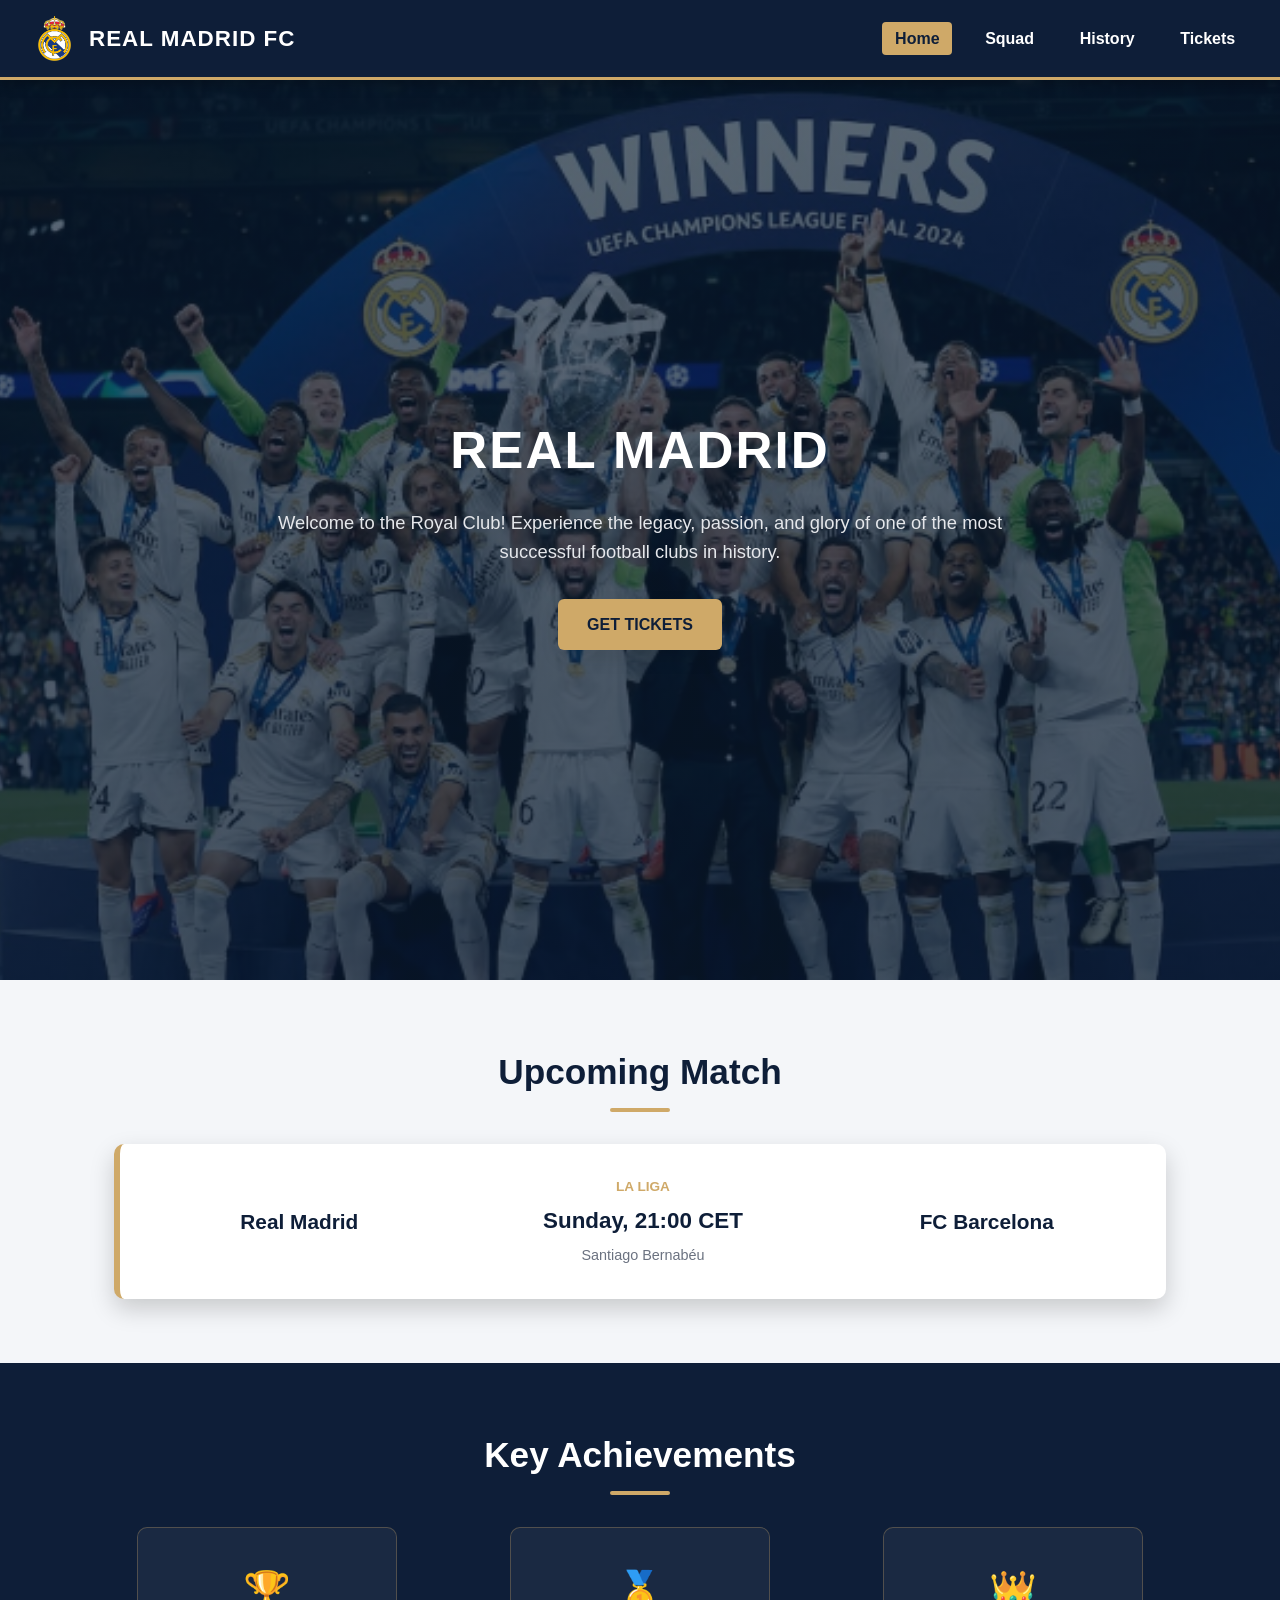
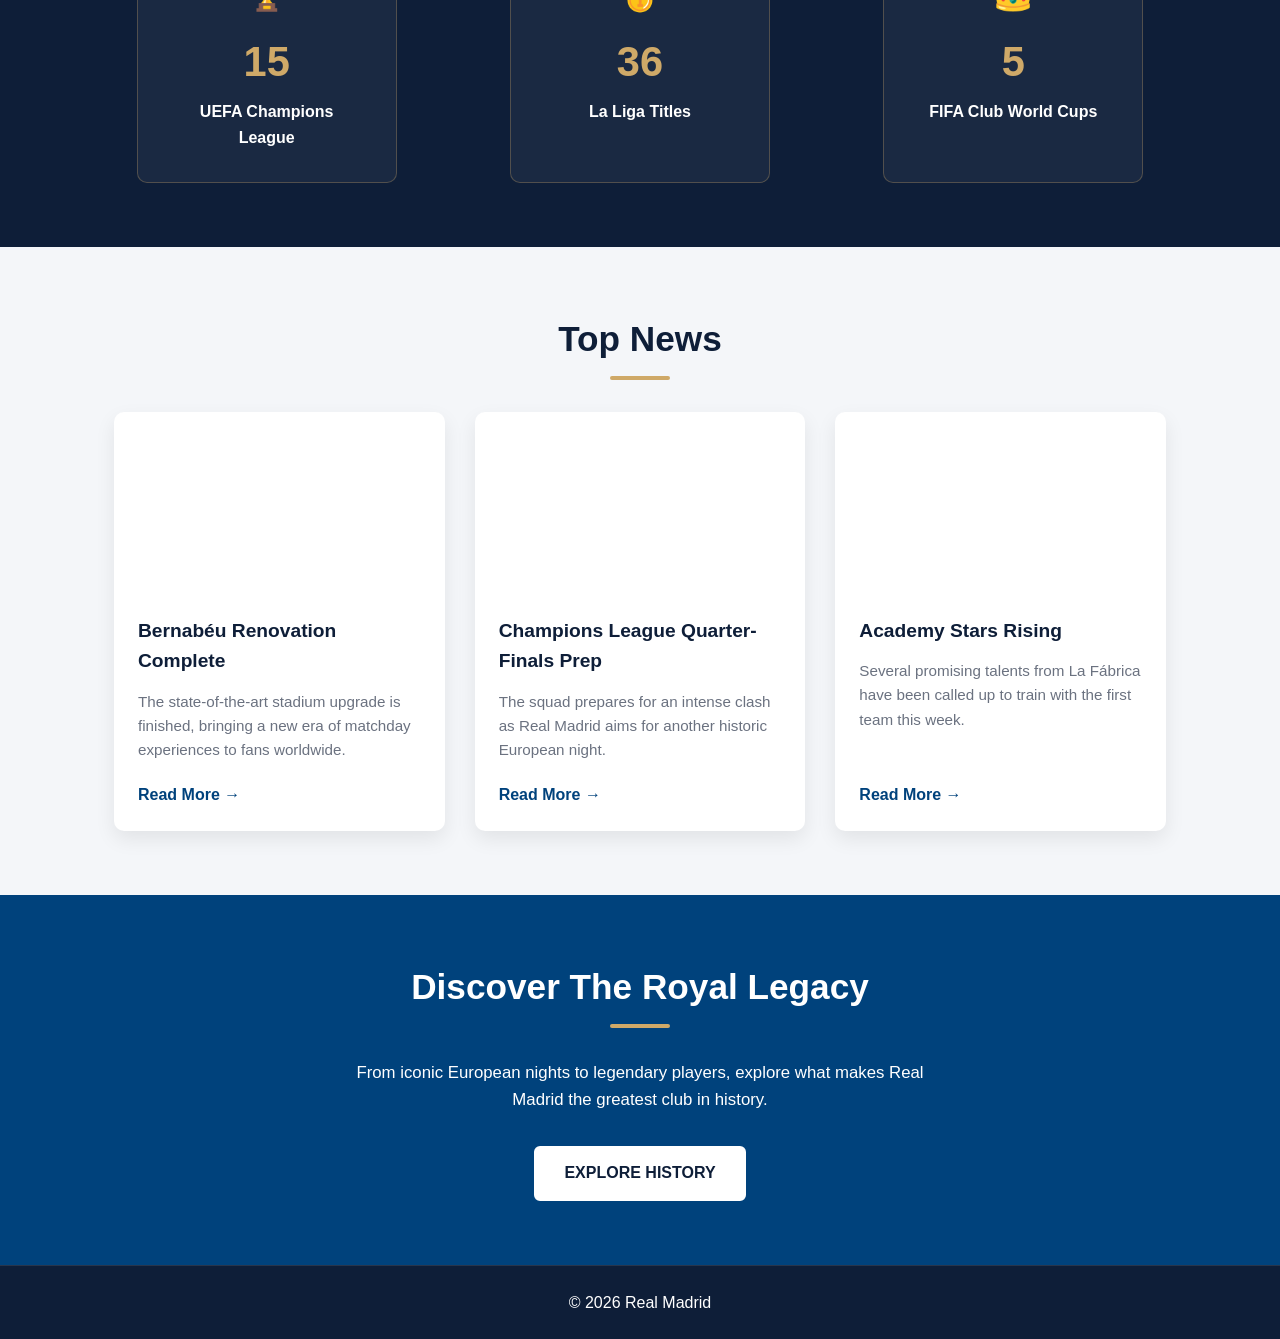
==== index.html @ 0c8eed59 "Update index.html" ====
<!DOCTYPE html>
<html lang="en">
<head>
    <meta charset="UTF-8">
    <meta name="viewport" content="width=device-width, initial-scale=1.0">
    <title>Real Madrid FC | Home</title>
    
    <link rel="icon" type="png" href="logo.png">

    <link rel="stylesheet" href="css/style.css">
    <link rel="stylesheet" href="css/responsive.css">
</head>
<body>

    <header class="header">
        <div class="logo-container">
            <img src="images/crest.png" alt="Real Madrid Crest">
            <span class="brand-title">REAL MADRID FC</span>
        </div>
        <nav class="nav">
    <ul>
        <li><a href="index.html" class="active">Home</a></li>
        <li><a href="squad.html">Squad</a></li>
        <li><a href="history.html">History</a></li> 
        <li><a href="tickets.html">Tickets</a></li>
    </ul>
</nav>
    </header>

    <main>
        <section class="hero">
            <div class="hero-content">
                <h1>REAL MADRID </h1>
                <p>Welcome to the Royal Club! Experience the legacy, passion, and glory of one of the most successful football clubs in history.</p>
                <a href="tickets.html" class="btn btn-gold">Get Tickets</a>
            </div>
        </section>

        <section id="matches" class="match-section">
            <h2>Upcoming Match</h2>
            <div class="match-card">
                <div class="team team-home">
                    <span class="team-name">Real Madrid</span>
                </div>
                <div class="match-details">
                    <span class="competition">La Liga</span>
                    <span class="match-time">Sunday, 21:00 CET</span>
                    <span class="stadium">Santiago Bernabéu</span>
                </div>
                <div class="team team-away">
                    <span class="team-name">FC Barcelona</span>
                </div>
            </div>
        </section>

        <section id="achievements" class="achievements-section">
            <h2>Key Achievements</h2>
            <div class="achievements-container">
                <div class="achievement-card">
                    <div class="trophy-icon">🏆</div>
                    <h3>15</h3>
                    <p>UEFA Champions League</p>
                </div>
                <div class="achievement-card">
                    <div class="trophy-icon">🥇</div>
                    <h3>36</h3>
                    <p>La Liga Titles</p>
                </div>
                <div class="achievement-card">
                    <div class="trophy-icon">👑</div>
                    <h3>5</h3>
                    <p>FIFA Club World Cups</p>
                </div>
            </div>
        </section>

        <section id="news" class="news-section">
            <h2>Top News</h2>
            <div class="news-grid">
                <article class="news-card">
                    <div class="news-image news-bg-1"></div>
                    <div class="news-content">
                        <h3>Bernabéu Renovation Complete</h3>
                        <p>The state-of-the-art stadium upgrade is finished, bringing a new era of matchday experiences to fans worldwide.</p>
                        <a href="#" class="read-more">Read More &rarr;</a>
                    </div>
                </article>

                <article class="news-card">
                    <div class="news-image news-bg-2"></div>
                    <div class="news-content">
                        <h3>Champions League Quarter-Finals Prep</h3>
                        <p>The squad prepares for an intense clash as Real Madrid aims for another historic European night.</p>
                        <a href="#" class="read-more">Read More &rarr;</a>
                    </div>
                </article>

                <article class="news-card">
                    <div class="news-image news-bg-3"></div>
                    <div class="news-content">
                        <h3>Academy Stars Rising</h3>
                        <p>Several promising talents from La Fábrica have been called up to train with the first team this week.</p>
                        <a href="#" class="read-more">Read More &rarr;</a>
                    </div>
                </article>
            </div>
        </section>
      
<section id="tickets" class="cta-section">
    <h2>Discover The Royal Legacy</h2>
    <p>From iconic European nights to legendary players, explore what makes Real Madrid the greatest club in history.</p>
    <a href="history.html" class="btn btn-white">Explore History</a>
</section>
    </main>

    <footer class="footer">
        <p>&copy; 2026 Real Madrid </p>
    </footer>

</body>
</html>
---- css/style.css ----
/* =========================================================
   REAL MADRID FC — UNIFIED STYLESHEET
   Used by: index.html, squad.html, tickets.html
   ========================================================= */

/* ---------- 1. RESET & VARIABLES ---------- */
* {
  margin: 0;
  padding: 0;
  box-sizing: border-box;
}

:root {
  --rm-navy: #0e1e38;
  --rm-blue: #00427c;
  --rm-gold: #cfa968;
  --rm-gold-hover: #b58f4f;
  --rm-white: #ffffff;
  --bg-light: #f4f6f9;
  --card-bg: #ffffff;
  --text-dark: #1f2937;
  --text-muted: #6b7280;
  --border-color: #e0e0e0;
  --radius: 10px;
  --shadow: 0 8px 20px rgba(0, 0, 0, 0.08);
  --shadow-strong: 0 10px 25px rgba(0, 0, 0, 0.18);
  --transition: all 0.25s ease;
  --font-main: 'Segoe UI', Tahoma, Geneva, Verdana, sans-serif;
}

body {
  font-family: var(--font-main);
  background-color: var(--bg-light);
  color: var(--text-dark);
  line-height: 1.6;
}

a { color: inherit; }
img { max-width: 100%; display: block; }
ul { list-style: none; }

/* ---------- 2. SHARED HEADER (.header AND .site-header) ---------- */
.header,
.site-header {
  background-color: var(--rm-navy);
  padding: 1rem 2rem;
  position: sticky;
  top: 0;
  z-index: 1000;
  box-shadow: 0 4px 12px rgba(0, 0, 0, 0.25);
  border-bottom: 3px solid var(--rm-gold);
}

.header {
  display: flex;
  justify-content: space-between;
  align-items: center;
}

.header-container {
  max-width: 1200px;
  margin: 0 auto;
  display: flex;
  justify-content: space-between;
  align-items: center;
}

/* --- Logo variants --- */
/* page3: <div class="logo"><span class="logo-text">...</span></div> */
.logo {
  display: inline-flex;
  align-items: center;
}
.logo-text {
  font-size: 1.4rem;
  font-weight: 800;
  color: var(--rm-gold);
  letter-spacing: 1px;
}

/* page1: <div class="logo-container"><img><span class="brand-title"></div> */
.logo-container {
  display: flex;
  align-items: center;
  gap: 12px;
}
.logo-container img {
  width: 45px;
  height: 45px;
  object-fit: contain;
  flex-shrink: 0;
}
.brand-title {
  color: var(--rm-white);
  font-size: 1.4rem;
  font-weight: 800;
  letter-spacing: 1px;
}

/* page2: <a class="logo-area"><img><span></a> */
.logo-area {
  display: flex;
  align-items: center;
  gap: 12px;
  text-decoration: none;
  color: var(--rm-white);
  font-weight: 800;
  font-size: 1.2rem;
}
.logo-area img {
  width: 38px;
  height: auto;
}

/* --- Nav (shared: .nav AND .main-nav) --- */
.nav ul,
.main-nav ul {
  display: flex;
  gap: 20px;
}

.nav a,
.main-nav a {
  color: var(--rm-white);
  text-decoration: none;
  font-weight: 600;
  padding: 0.5rem 0.8rem;
  border-radius: 4px;
  transition: var(--transition);
}

.nav a:hover,
.nav a.active,
.main-nav a:hover,
.main-nav a.active {
  color: var(--rm-navy);
  background-color: var(--rm-gold);
}

/* ---------- 3. LAYOUT WRAPPERS ---------- */
.page-wrapper {
  display: grid;
  grid-template-rows: auto 1fr auto;
  min-height: 100vh;
}

.container,
.page-main {
  max-width: 1200px;
  margin: 2rem auto;
  padding: 0 1.5rem;
}

/* ---------- 4. HEADINGS ---------- */
/* Decorative centered heading — homepage sections only */
.match-section > h2,
.achievements-section > h2,
.news-section > h2,
.cta-section > h2 {
  text-align: center;
  font-size: 2.2rem;
  color: var(--rm-navy);
  margin-bottom: 2rem;
  position: relative;
}
.match-section > h2::after,
.achievements-section > h2::after,
.news-section > h2::after,
.cta-section > h2::after {
  content: '';
  display: block;
  width: 60px;
  height: 4px;
  background-color: var(--rm-gold);
  margin: 0.5rem auto 0;
  border-radius: 2px;
}
.achievements-section > h2,
.cta-section > h2 { color: var(--rm-white); }

/* Left-accent heading — tickets page sections */
.matches-section h2,
.booking-section h2,
.faq-box h2,
.contacts-box h2 {
  font-size: 1.6rem;
  color: var(--rm-navy);
  margin-bottom: 1.5rem;
  border-left: 4px solid var(--rm-gold);
  padding-left: 0.6rem;
}

/* Squad page title */
.page-title {
  font-size: 2.2rem;
  font-weight: 800;
  color: var(--rm-navy);
  text-transform: uppercase;
  letter-spacing: 0.5px;
  margin-bottom: 0.5rem;
}
.subtitle {
  color: var(--text-muted);
  margin-bottom: 2rem;
}

/* ---------- 5. BUTTONS ---------- */
.btn {
  display: inline-block;
  padding: 0.8rem 1.8rem;
  font-weight: 700;
  text-decoration: none;
  text-align: center;
  border: none;
  border-radius: 6px;
  cursor: pointer;
  transition: var(--transition);
}

.btn-gold {
  background-color: var(--rm-gold);
  color: var(--rm-navy);
  text-transform: uppercase;
  box-shadow: var(--shadow);
}
.btn-gold:hover {
  background-color: var(--rm-gold-hover);
  transform: translateY(-3px);
}

.btn-white {
  background-color: var(--rm-white);
  color: var(--rm-navy);
  text-transform: uppercase;
  border: 2px solid var(--rm-white);
}
.btn-white:hover {
  background-color: transparent;
  color: var(--rm-white);
  transform: translateY(-3px);
}

.btn-buy {
  background-color: var(--rm-navy);
  color: var(--rm-white);
}
.btn-buy:hover { background-color: #001c58; }

.btn-submit {
  background-color: var(--rm-gold);
  color: var(--rm-navy);
}
.btn-submit:hover { background-color: var(--rm-gold-hover); }

.btn-reset {
  background-color: #e0e0e0;
  color: var(--text-dark);
}
.btn-reset:hover { background-color: #cccccc; }

/* ---------- 6. HOMEPAGE: HERO ---------- */
.hero {
  background: linear-gradient(rgba(9, 26, 47, 0.65), rgba(9, 26, 47, 0.75)),
    url('../images/hero.png') center/cover no-repeat;
  height: 100vh;
  display: flex;
  justify-content: center;
  align-items: center;
  text-align: center;
  padding: 0 1.5rem;
  color: var(--rm-white);
}
.hero-content { max-width: 800px; }
.hero-content h1 {
  font-size: 3.2rem;
  letter-spacing: 2px;
  margin-bottom: 1rem;
}
.hero-content img {
  display: block;
  margin: 0 auto 1.5rem;
  max-width: 260px;
  width: 100%;
  height: auto;
}
.hero-content p {
  font-size: 1.15rem;
  margin-bottom: 2rem;
  color: #e5e7eb;
}

/* ---------- 7. HOMEPAGE: UPCOMING MATCH ---------- */
.match-section {
  max-width: 1100px;
  margin: 4rem auto;
  padding: 0 1.5rem;
}
.match-section .match-card {
  background-color: var(--card-bg);
  border-left: 6px solid var(--rm-gold);
  border-radius: var(--radius);
  padding: 2rem;
  display: flex;
  justify-content: space-between;
  align-items: center;
  gap: 1rem;
  box-shadow: var(--shadow-strong);
}
.match-section .team {
  font-size: 1.3rem;
  font-weight: 700;
  color: var(--rm-navy);
  width: 30%;
  text-align: center;
}
.match-section .match-details {
  display: flex;
  flex-direction: column;
  align-items: center;
  text-align: center;
}
.competition {
  color: var(--rm-gold);
  font-weight: 700;
  text-transform: uppercase;
  font-size: 0.85rem;
}
.match-time {
  font-size: 1.4rem;
  font-weight: 800;
  color: var(--rm-navy);
  margin: 0.3rem 0;
}
.stadium { color: var(--text-muted); font-size: 0.9rem; }

/* ---------- 8. HOMEPAGE: ACHIEVEMENTS ---------- */
.achievements-section {
  background-color: var(--rm-navy);
  padding: 4rem 1.5rem;
}
.achievements-container {
  max-width: 1100px;
  margin: 0 auto;
  display: flex;
  justify-content: space-around;
  flex-wrap: wrap;
  gap: 20px;
}
.achievement-card {
  background: rgba(255, 255, 255, 0.05);
  border: 1px solid rgba(207, 169, 104, 0.3);
  border-radius: var(--radius);
  padding: 2rem;
  width: 260px;
  text-align: center;
  transition: var(--transition);
}
.achievement-card:hover {
  transform: translateY(-8px);
  border-color: var(--rm-gold);
  box-shadow: 0 10px 25px rgba(207, 169, 104, 0.2);
}
.trophy-icon { font-size: 2.4rem; margin-bottom: 0.5rem; }
.achievement-card h3 {
  font-size: 2.6rem;
  color: var(--rm-gold);
  margin-bottom: 0.2rem;
}
.achievement-card p { font-size: 1rem; font-weight: 600; color: var(--rm-white); }

/* ---------- 9. HOMEPAGE: NEWS ---------- */
.news-section {
  max-width: 1100px;
  margin: 4rem auto;
  padding: 0 1.5rem;
}
.news-grid {
  display: grid;
  grid-template-columns: repeat(3, 1fr);
  gap: 30px;
}
.news-card {
  background-color: var(--card-bg);
  border-radius: var(--radius);
  overflow: hidden;
  box-shadow: var(--shadow);
  transition: var(--transition);
  display: flex;
  flex-direction: column;
}
.news-card:hover { transform: translateY(-6px); }
.news-image { height: 180px; background-size: cover; background-position: center; }
.news-bg-1 { background-image: url('https://images.unsplash.com/photo-1577223625816-7546f13df25d?q=80&w=600&auto=format&fit=crop'); }
.news-bg-2 { background-image: url('https://images.unsplash.com/photo-1518091043644-c1d4457512c6?q=80&w=600&auto=format&fit=crop'); }
.news-bg-3 { background-image: url('https://images.unsplash.com/photo-1543326727-cf6c39e8f84c?q=80&w=600&auto=format&fit=crop'); }
.news-content {
  padding: 1.5rem;
  display: flex;
  flex-direction: column;
  flex-grow: 1;
}
.news-content h3 { color: var(--rm-navy); font-size: 1.2rem; margin-bottom: 0.8rem; }
.news-content p { color: var(--text-muted); font-size: 0.95rem; margin-bottom: 1.2rem; flex-grow: 1; }
.read-more { color: var(--rm-blue); font-weight: 700; text-decoration: none; transition: var(--transition); }
.read-more:hover { color: var(--rm-gold); }

/* ---------- 10. HOMEPAGE: CTA ---------- */
.cta-section {
  background-color: var(--rm-blue);
  color: var(--rm-white);
  text-align: center;
  padding: 4rem 1.5rem;
}
.cta-section p { max-width: 600px; margin: 0 auto 2rem; font-size: 1.05rem; }

/* ---------- 11. SQUAD PAGE ---------- */
.filter-radio { display: none; }

.filter-bar {
  display: flex;
  gap: 10px;
  margin-bottom: 2.5rem;
  flex-wrap: wrap;
}
.filter-btn {
  padding: 10px 22px;
  border: 1px solid #cbd5e1;
  background-color: #fff;
  border-radius: 25px;
  font-weight: 600;
  font-size: 0.9rem;
  cursor: pointer;
  transition: var(--transition);
}
.filter-btn:hover { background-color: var(--rm-navy); color: #fff; border-color: var(--rm-navy); }

#filter-all:checked ~ .filter-bar label[for="filter-all"],
#filter-gk:checked ~ .filter-bar label[for="filter-gk"],
#filter-df:checked ~ .filter-bar label[for="filter-df"],
#filter-mf:checked ~ .filter-bar label[for="filter-mf"],
#filter-fw:checked ~ .filter-bar label[for="filter-fw"],
#filter-st:checked ~ .filter-bar label[for="filter-st"] {
  background-color: var(--rm-navy);
  color: #fff;
  border-color: var(--rm-navy);
}

#filter-gk:checked ~ .squad-grid .player-card:not(.gk),
#filter-df:checked ~ .squad-grid .player-card:not(.df),
#filter-mf:checked ~ .squad-grid .player-card:not(.mf),
#filter-fw:checked ~ .squad-grid .player-card:not(.fw),
#filter-st:checked ~ .squad-grid .player-card:not(.st) {
  display: none;
}

.squad-grid {
  display: grid;
  grid-template-columns: repeat(auto-fit, minmax(240px, 1fr));
  gap: 24px;
}
.player-card {
  background-color: var(--card-bg);
  border-radius: var(--radius);
  overflow: hidden;
  box-shadow: var(--shadow);
  transition: var(--transition);
  display: flex;
  flex-direction: column;
}
.player-card:hover { transform: translateY(-5px); box-shadow: var(--shadow-strong); }
.player-photo {
  width: 100%;
  height: 260px;
  object-fit: cover;
  object-position: top;
  background-color: #e2e8f0;
}
.player-info { padding: 1.2rem; display: flex; flex-direction: column; gap: 4px; }
.player-number { font-size: 1.3rem; font-weight: 800; color: var(--rm-gold); }
.player-name { font-size: 1.1rem; font-weight: 700; color: var(--rm-navy); }
.player-position { font-size: 0.85rem; color: var(--text-muted); text-transform: uppercase; font-weight: 600; }

/* ---------- 12. TICKETS PAGE: HERO + MATCHES ---------- */
.page-hero { text-align: center; margin-bottom: 3rem; }
.page-hero h1 { font-size: 2.2rem; color: var(--rm-navy); margin-bottom: 0.5rem; }
.page-hero p { color: var(--text-muted); }

.matches-section { margin-bottom: 4rem; }
.matches-grid {
  display: grid;
  grid-template-columns: repeat(auto-fit, minmax(300px, 1fr));
  gap: 1.5rem;
}
.matches-grid .match-card {
  background-color: var(--card-bg);
  border: 1px solid var(--border-color);
  border-radius: var(--radius);
  padding: 1.5rem;
  display: flex;
  flex-direction: column;
  gap: 1rem;
  box-shadow: var(--shadow);
  transition: var(--transition);
}
.matches-grid .match-card:hover { transform: translateY(-5px); box-shadow: var(--shadow-strong); }
.match-league {
  font-size: 0.8rem;
  text-transform: uppercase;
  font-weight: bold;
  color: var(--rm-gold);
  background-color: var(--rm-navy);
  padding: 0.25rem 0.6rem;
  border-radius: 4px;
  align-self: flex-start;
}
.match-teams {
  display: flex;
  justify-content: space-between;
  align-items: center;
  font-size: 1.05rem;
  font-weight: bold;
}
.match-teams .vs { font-size: 0.85rem; color: var(--text-muted); font-weight: 600; }
.matches-grid .match-card .match-details {
  font-size: 0.9rem;
  color: var(--text-muted);
  display: flex;
  flex-direction: column;
  gap: 0.2rem;
}
.matches-grid .match-card .btn { margin-top: auto; }

/* ---------- 13. TICKETS PAGE: BOOKING FORM ---------- */
.booking-section {
  background-color: var(--card-bg);
  padding: 2.5rem;
  border-radius: var(--radius);
  box-shadow: var(--shadow);
  margin-bottom: 4rem;
}
.form-grid-inputs {
  display: grid;
  grid-template-columns: repeat(auto-fit, minmax(240px, 1fr));
  gap: 1.2rem;
  margin-bottom: 1.5rem;
}
.form-group { display: flex; flex-direction: column; gap: 0.5rem; }
.form-group label { font-weight: 600; font-size: 0.95rem; }
.form-group input,
.form-group select {
  padding: 0.7rem;
  border: 1px solid var(--border-color);
  border-radius: 4px;
  font-size: 1rem;
  font-family: var(--font-main);
}
.form-group input:focus,
.form-group select:focus { outline: 2px solid var(--rm-navy); }
.form-actions { display: flex; gap: 1rem; justify-content: flex-end; }

/* ---------- 14. TICKETS PAGE: FAQ + CONTACTS ---------- */
.info-section { margin-bottom: 4rem; }
.info-grid {
  display: grid;
  grid-template-columns: 1fr 1fr;
  gap: 2rem;
}
.faq-box,
.contacts-box {
  background-color: var(--card-bg);
  padding: 2rem;
  border-radius: var(--radius);
  box-shadow: var(--shadow);
}
.faq-item { margin-bottom: 1.2rem; padding-bottom: 1rem; border-bottom: 1px solid var(--border-color); }
.faq-item:last-child { border-bottom: none; }
.faq-item h3 { font-size: 1.02rem; margin-bottom: 0.4rem; color: var(--text-dark); }
.contact-info p,
.stadium-hours p { margin-bottom: 0.6rem; color: var(--text-muted); }
.stadium-hours h3 { margin-top: 1.2rem; margin-bottom: 0.5rem; font-size: 1.05rem; color: var(--rm-navy); }

/* ---------- 15. FOOTERS (.footer AND .site-footer) ---------- */
.footer {
  background-color: var(--rm-navy);
  color: var(--rm-white);
  text-align: center;
  padding: 1.5rem;
  border-top: 1px solid rgba(255, 255, 255, 0.1);
}

.site-footer {
  background-color: var(--rm-navy);
  color: var(--rm-white);
  padding: 2rem 1.5rem;
  margin-top: auto;
}
.footer-content,
.footer-container {
  max-width: 1200px;
  margin: 0 auto;
  display: flex;
  justify-content: space-between;
  align-items: center;
  flex-wrap: wrap;
  gap: 15px;
  font-size: 0.9rem;
}
.footer-links { display: flex; gap: 1rem; }
.footer-links a { color: var(--rm-white); text-decoration: none; }
.footer-links a:hover { color: var(--rm-gold); }
---- css/responsive.css ----
/* =========================================================
   REAL MADRID FC — RESPONSIVE RULES
   Loaded after style.css on squad.html and tickets.html
   ========================================================= */

@media (max-width: 900px) {
  .news-grid { grid-template-columns: repeat(2, 1fr); }
  .hero-content h1 { font-size: 2.6rem; }
  .info-grid { grid-template-columns: 1fr; }
}

@media (max-width: 700px) {
  .header-container,
  .header {
    flex-direction: column;
    gap: 15px;
  }
  .nav ul,
  .main-nav ul {
    flex-direction: column;
    text-align: center;
    gap: 10px;
  }
  .match-section .match-card {
    flex-direction: column;
    gap: 15px;
    text-align: center;
  }
  .match-section .team { width: 100%; }
  .news-grid { grid-template-columns: 1fr; }
  .hero-content h1 { font-size: 2.1rem; }
  .hero-content p { font-size: 1rem; }
  .form-actions { justify-content: center; }
  .footer-content,
  .footer-container { flex-direction: column; text-align: center; }
}
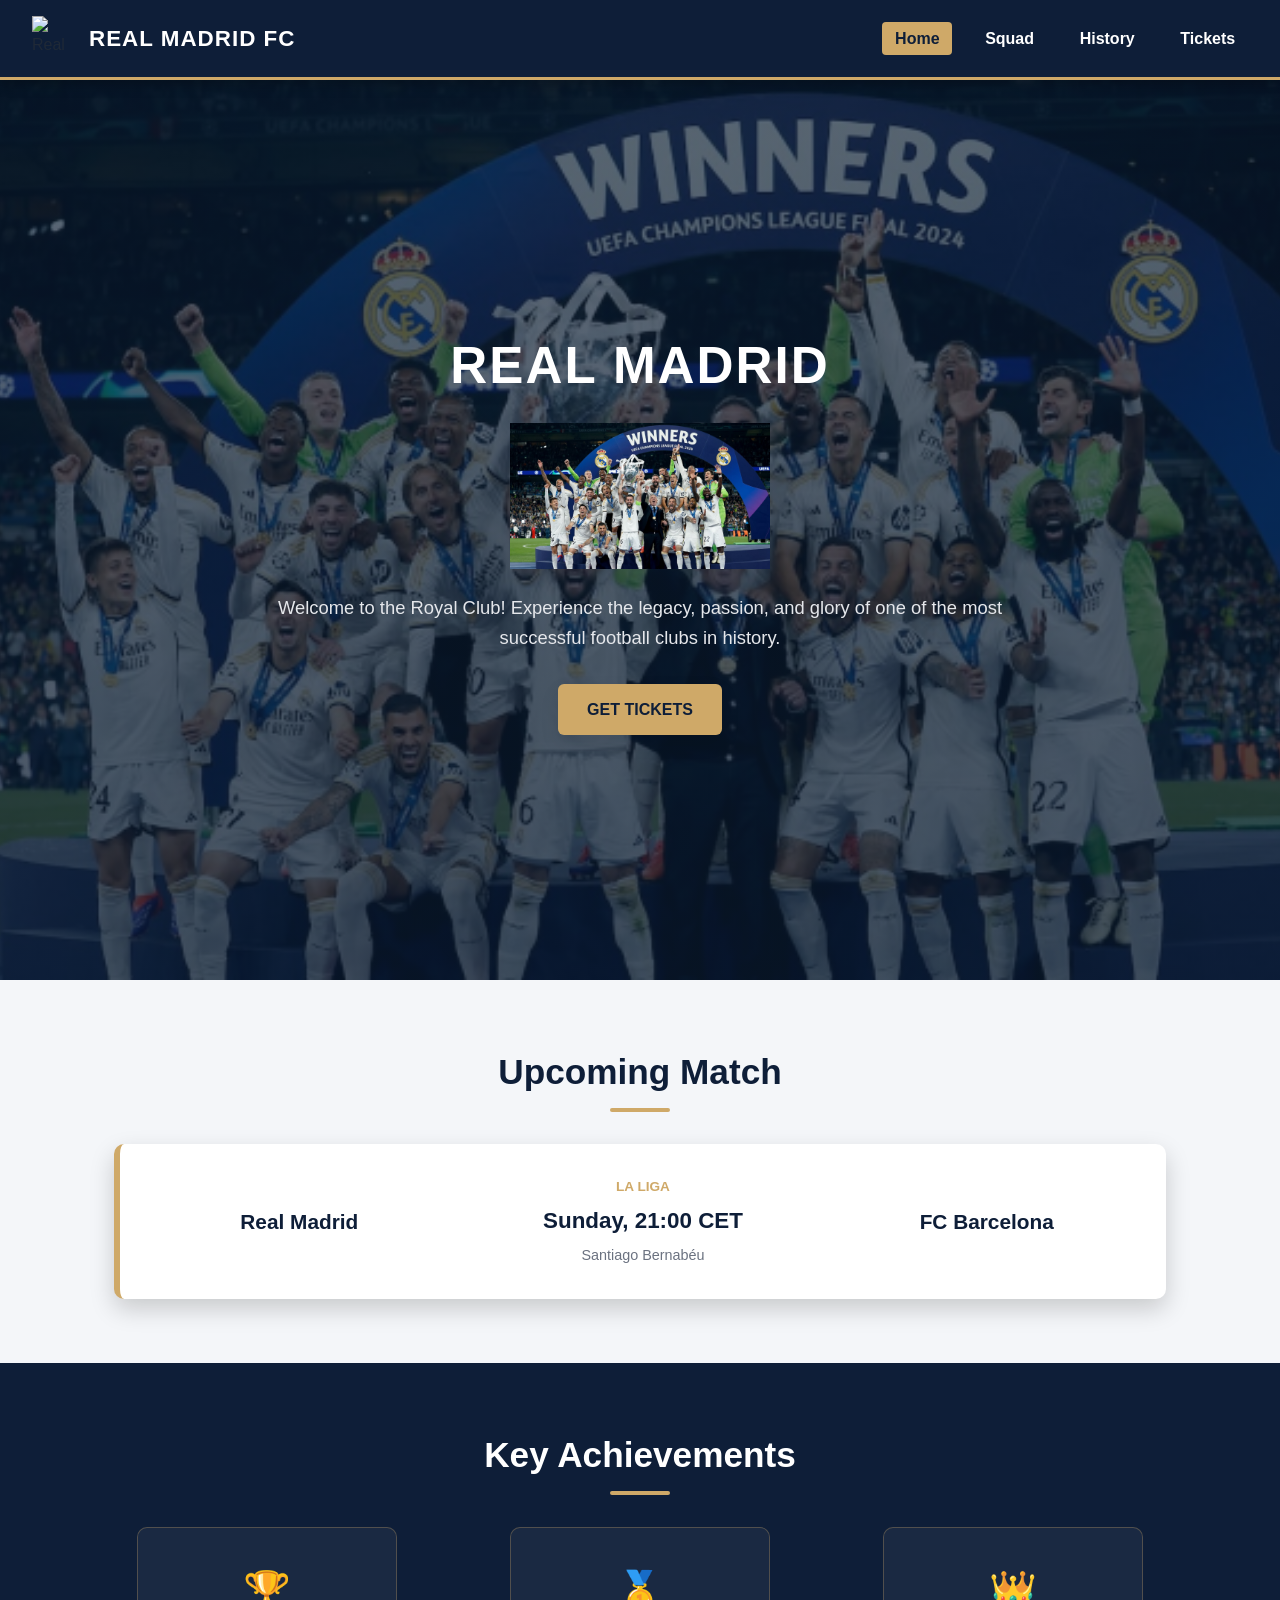
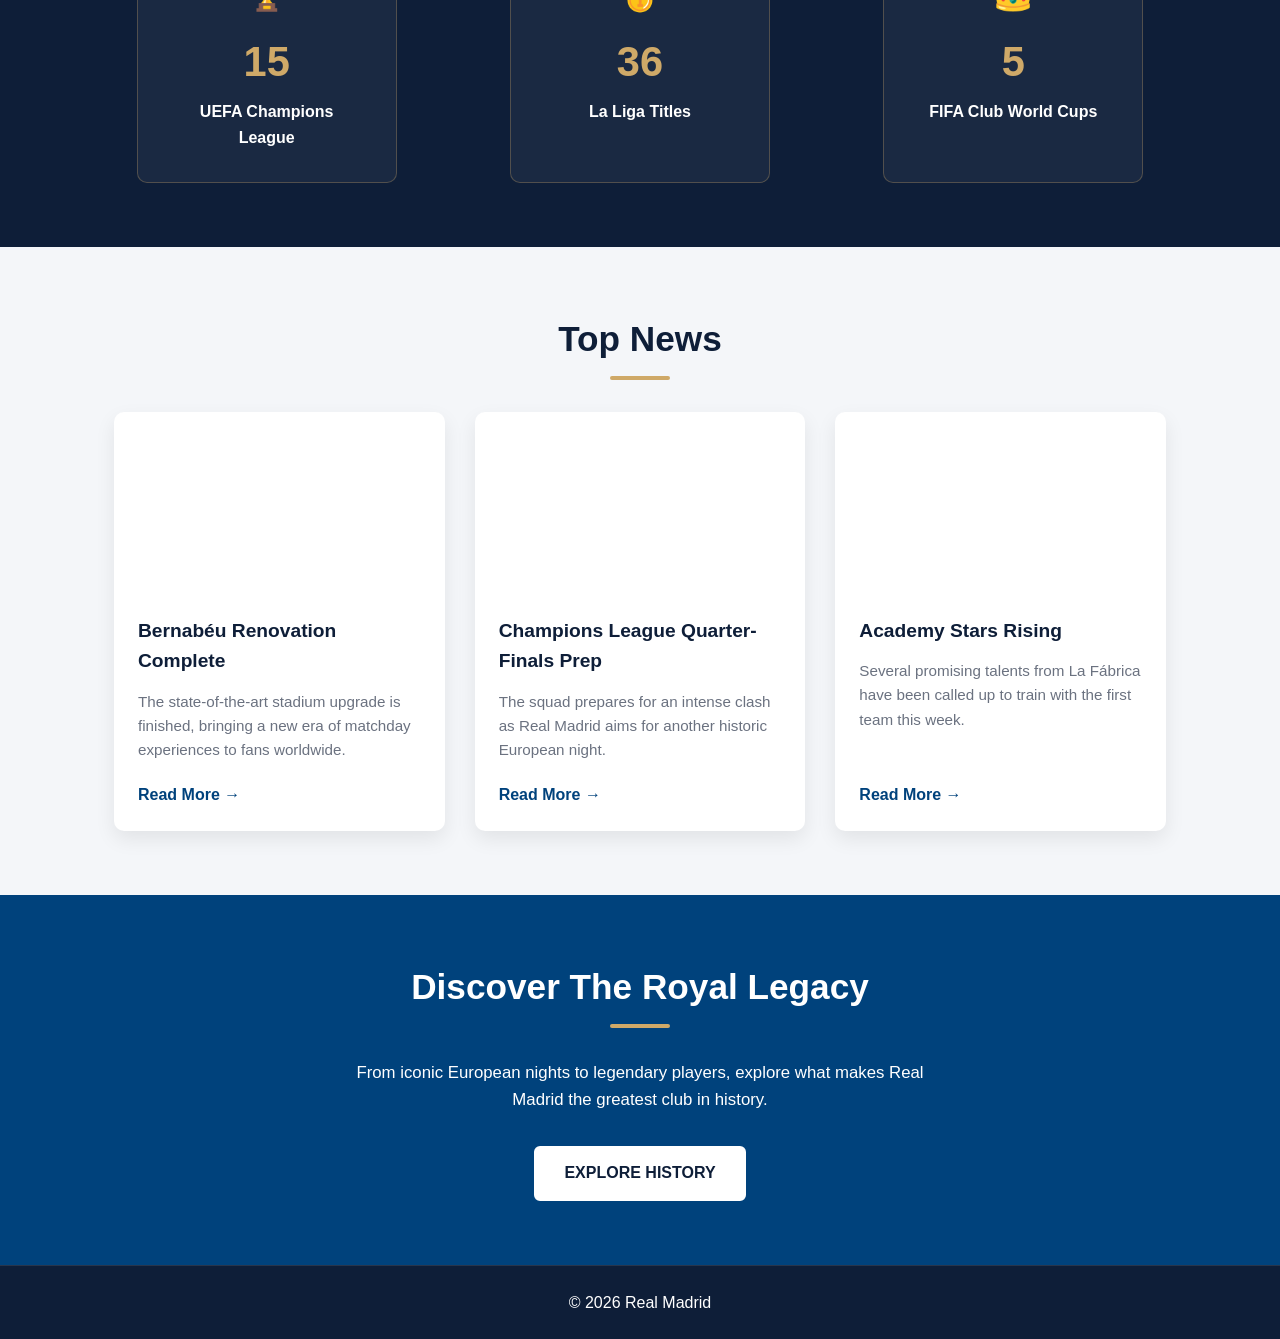
==== commit 06ed746f: "Update index.html" ====
--- a/index.html
+++ b/index.html
@@ -14,7 +14,7 @@
 
     <header class="header">
         <div class="logo-container">
-            <img src="images/crest.png" alt="Real Madrid Crest">
+            <img src="logo.png" alt="Real Madrid Logo" class="logo">
             <span class="brand-title">REAL MADRID FC</span>
         </div>
         <nav class="nav">
@@ -31,6 +31,7 @@
         <section class="hero">
             <div class="hero-content">
                 <h1>REAL MADRID </h1>
+                <img src="images/hero.png" alt="Real Madrid Crest">
                 <p>Welcome to the Royal Club! Experience the legacy, passion, and glory of one of the most successful football clubs in history.</p>
                 <a href="tickets.html" class="btn btn-gold">Get Tickets</a>
             </div>
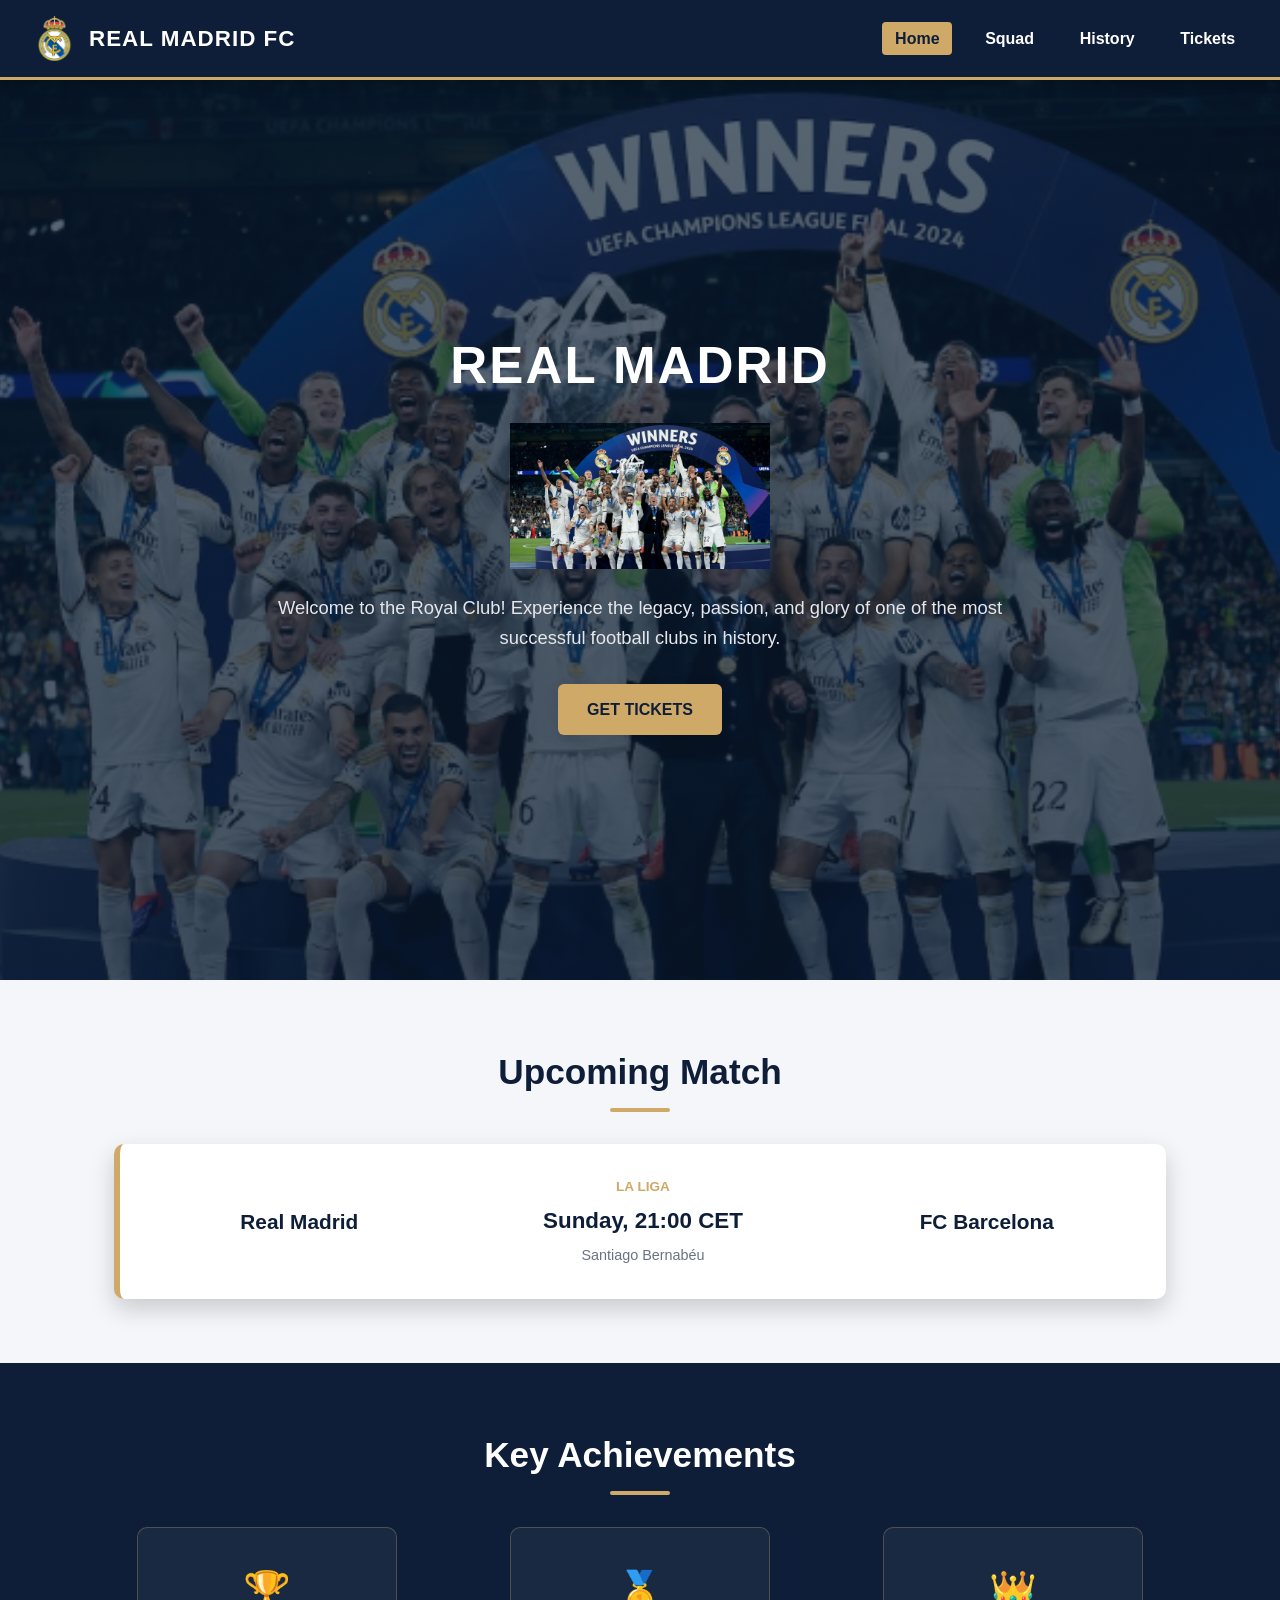
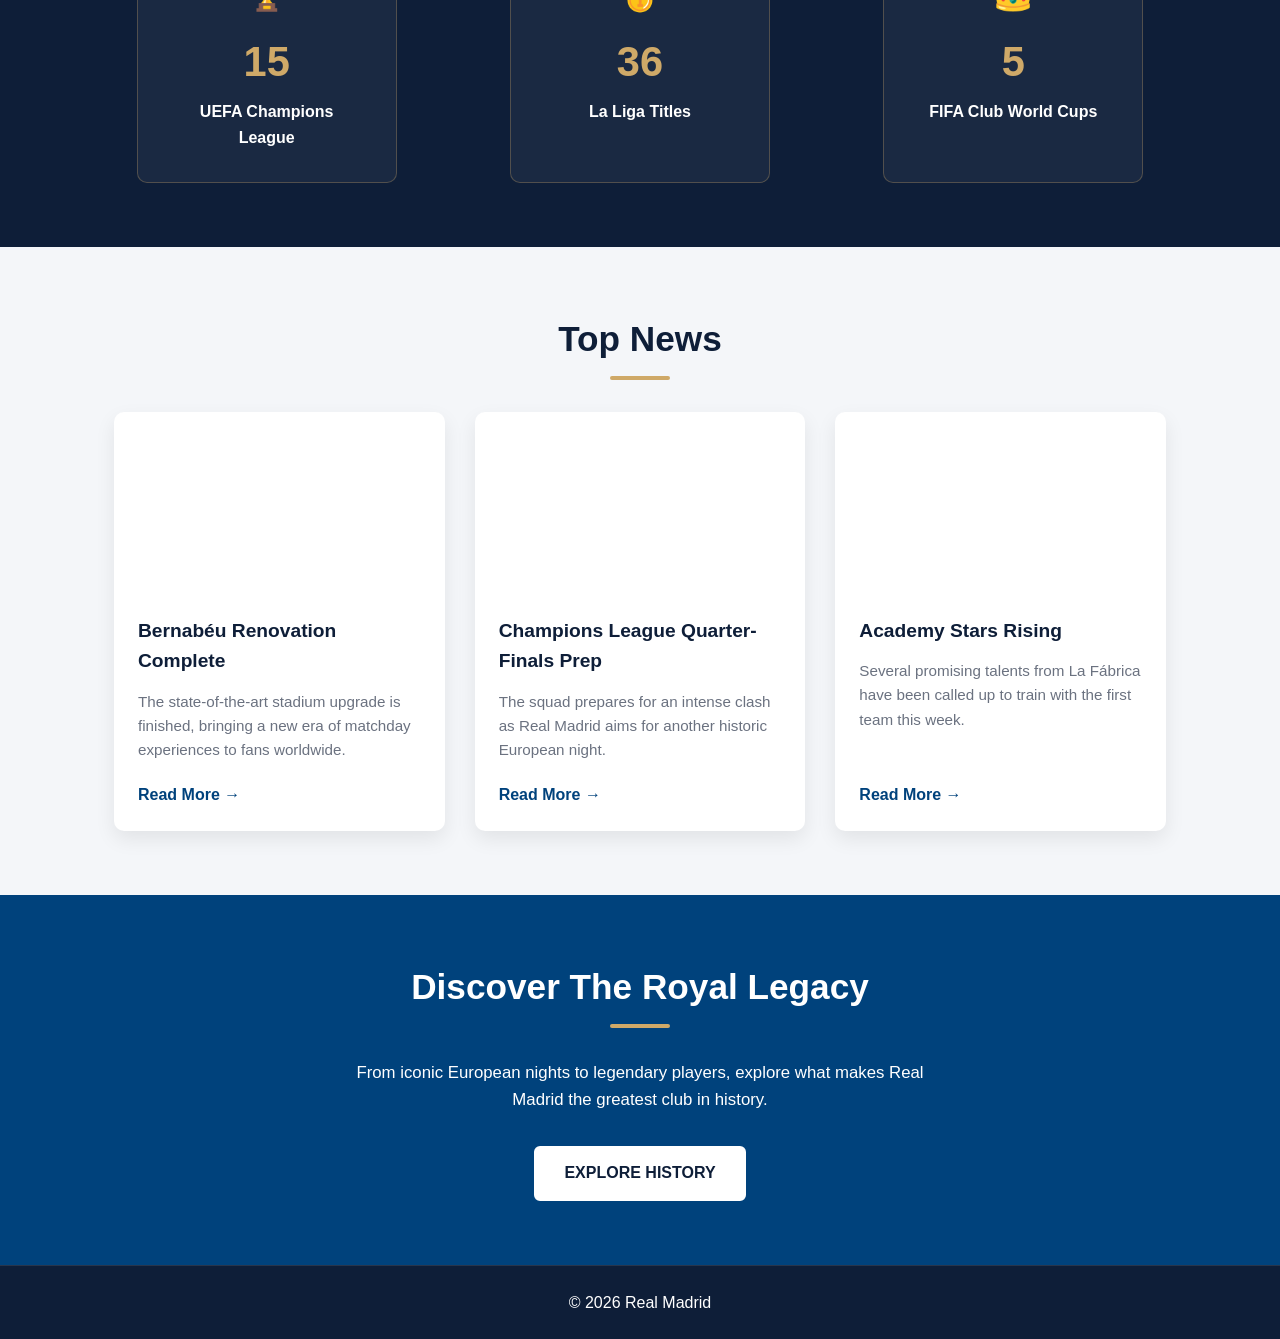
==== commit f492d408: "Update index.html" ====
--- a/index.html
+++ b/index.html
@@ -14,7 +14,7 @@
 
     <header class="header">
         <div class="logo-container">
-            <img src="logo.png" alt="Real Madrid Logo" class="logo">
+            <img src="images/logo.png" alt="Real Madrid Logo" class="logo">
             <span class="brand-title">REAL MADRID FC</span>
         </div>
         <nav class="nav">
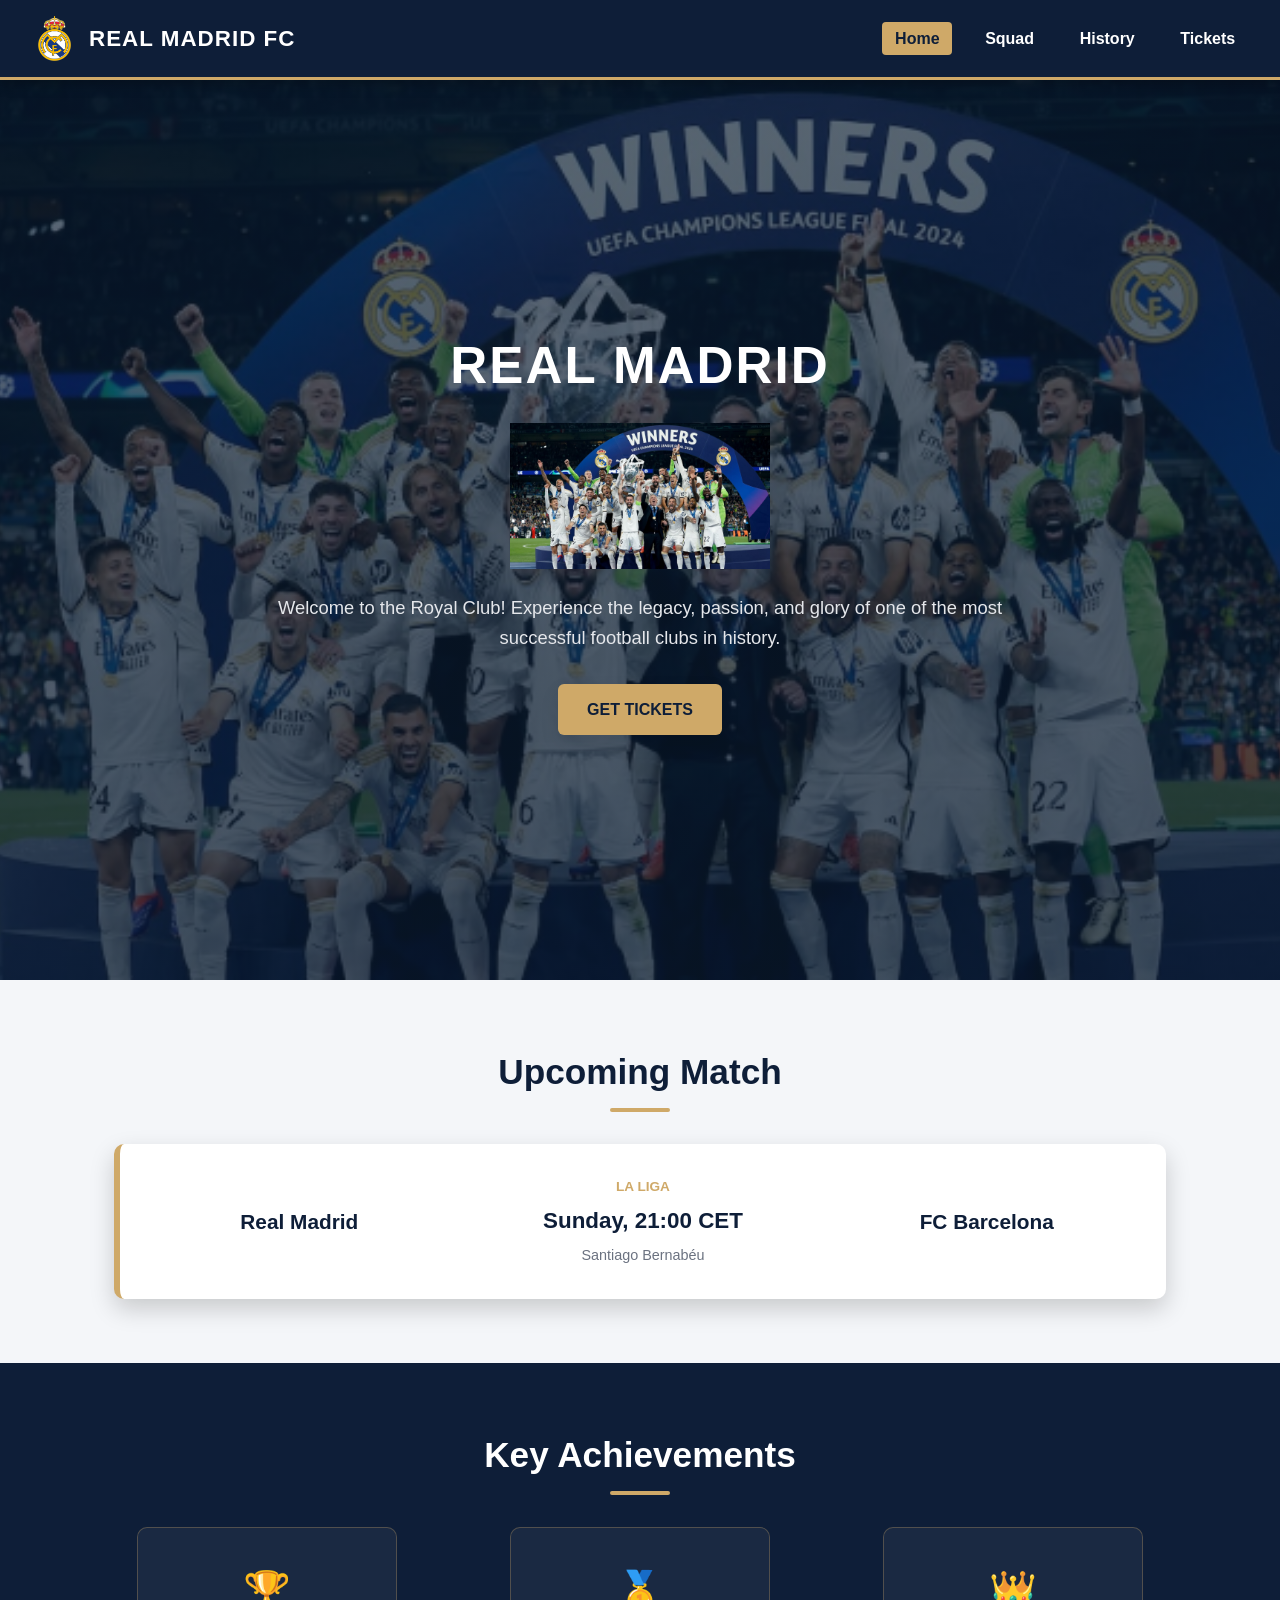
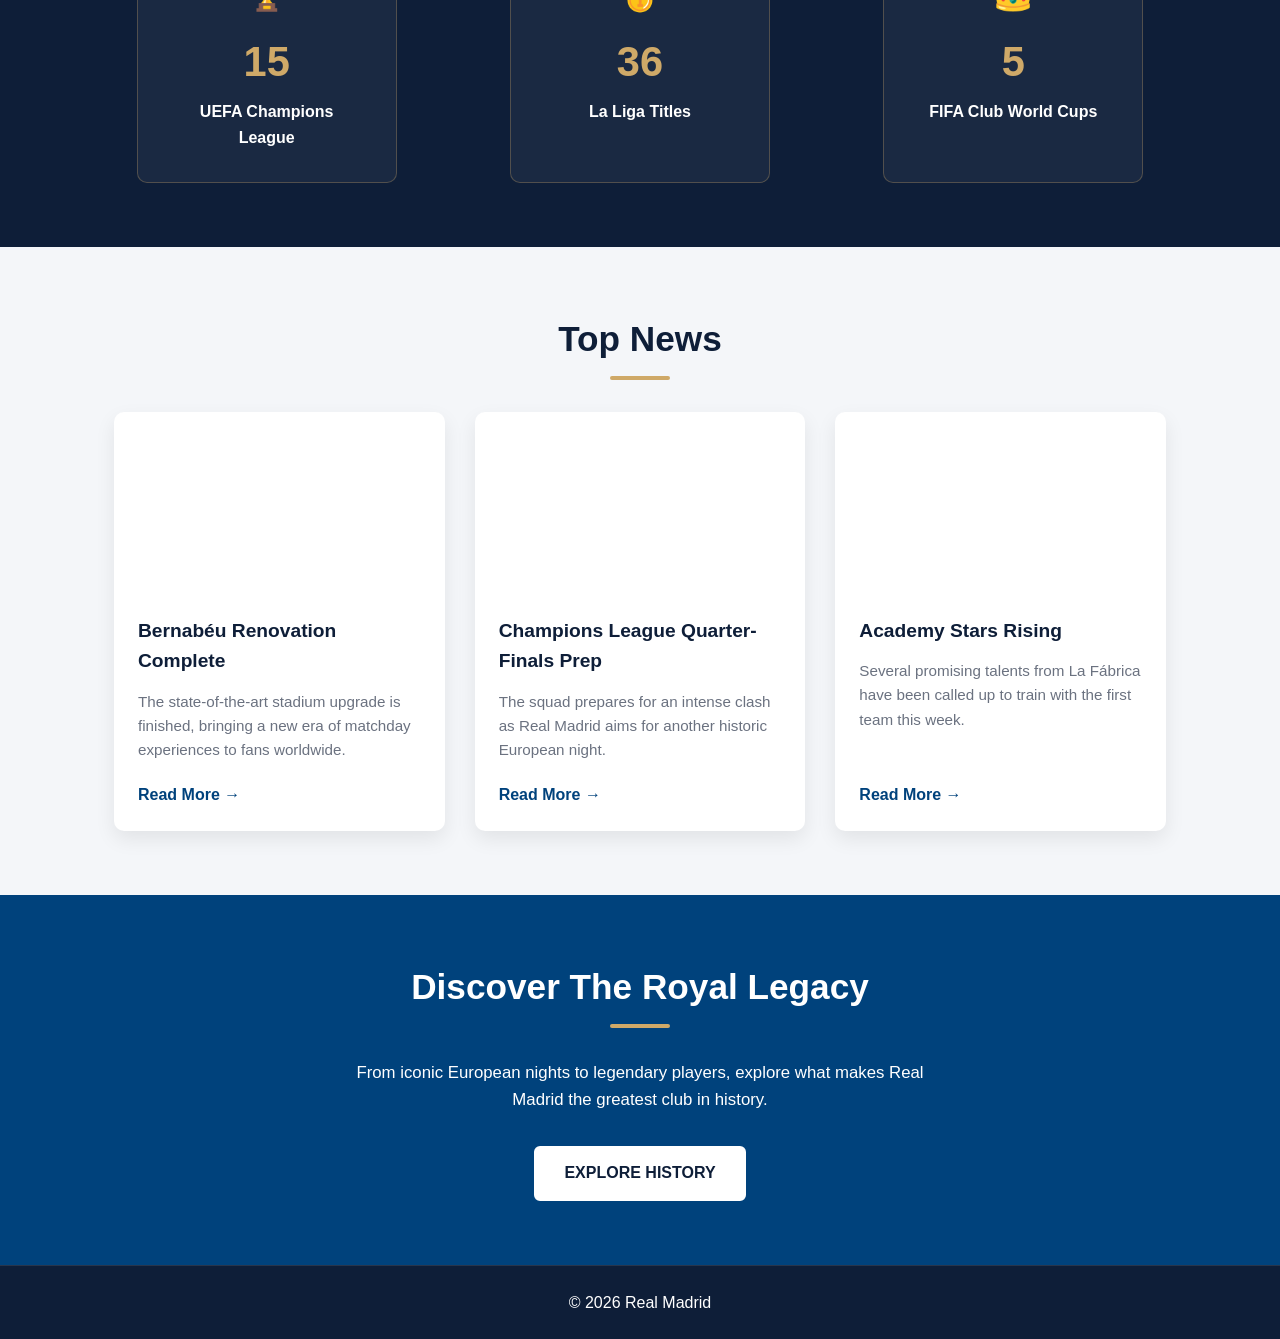
==== commit 56b50765: "Update index.html" ====
--- a/index.html
+++ b/index.html
@@ -14,7 +14,7 @@
 
     <header class="header">
         <div class="logo-container">
-            <img src="images/logo.png" alt="Real Madrid Logo" class="logo">
+             <img src="images/crest.png" alt="Real Madrid Crest">
             <span class="brand-title">REAL MADRID FC</span>
         </div>
         <nav class="nav">
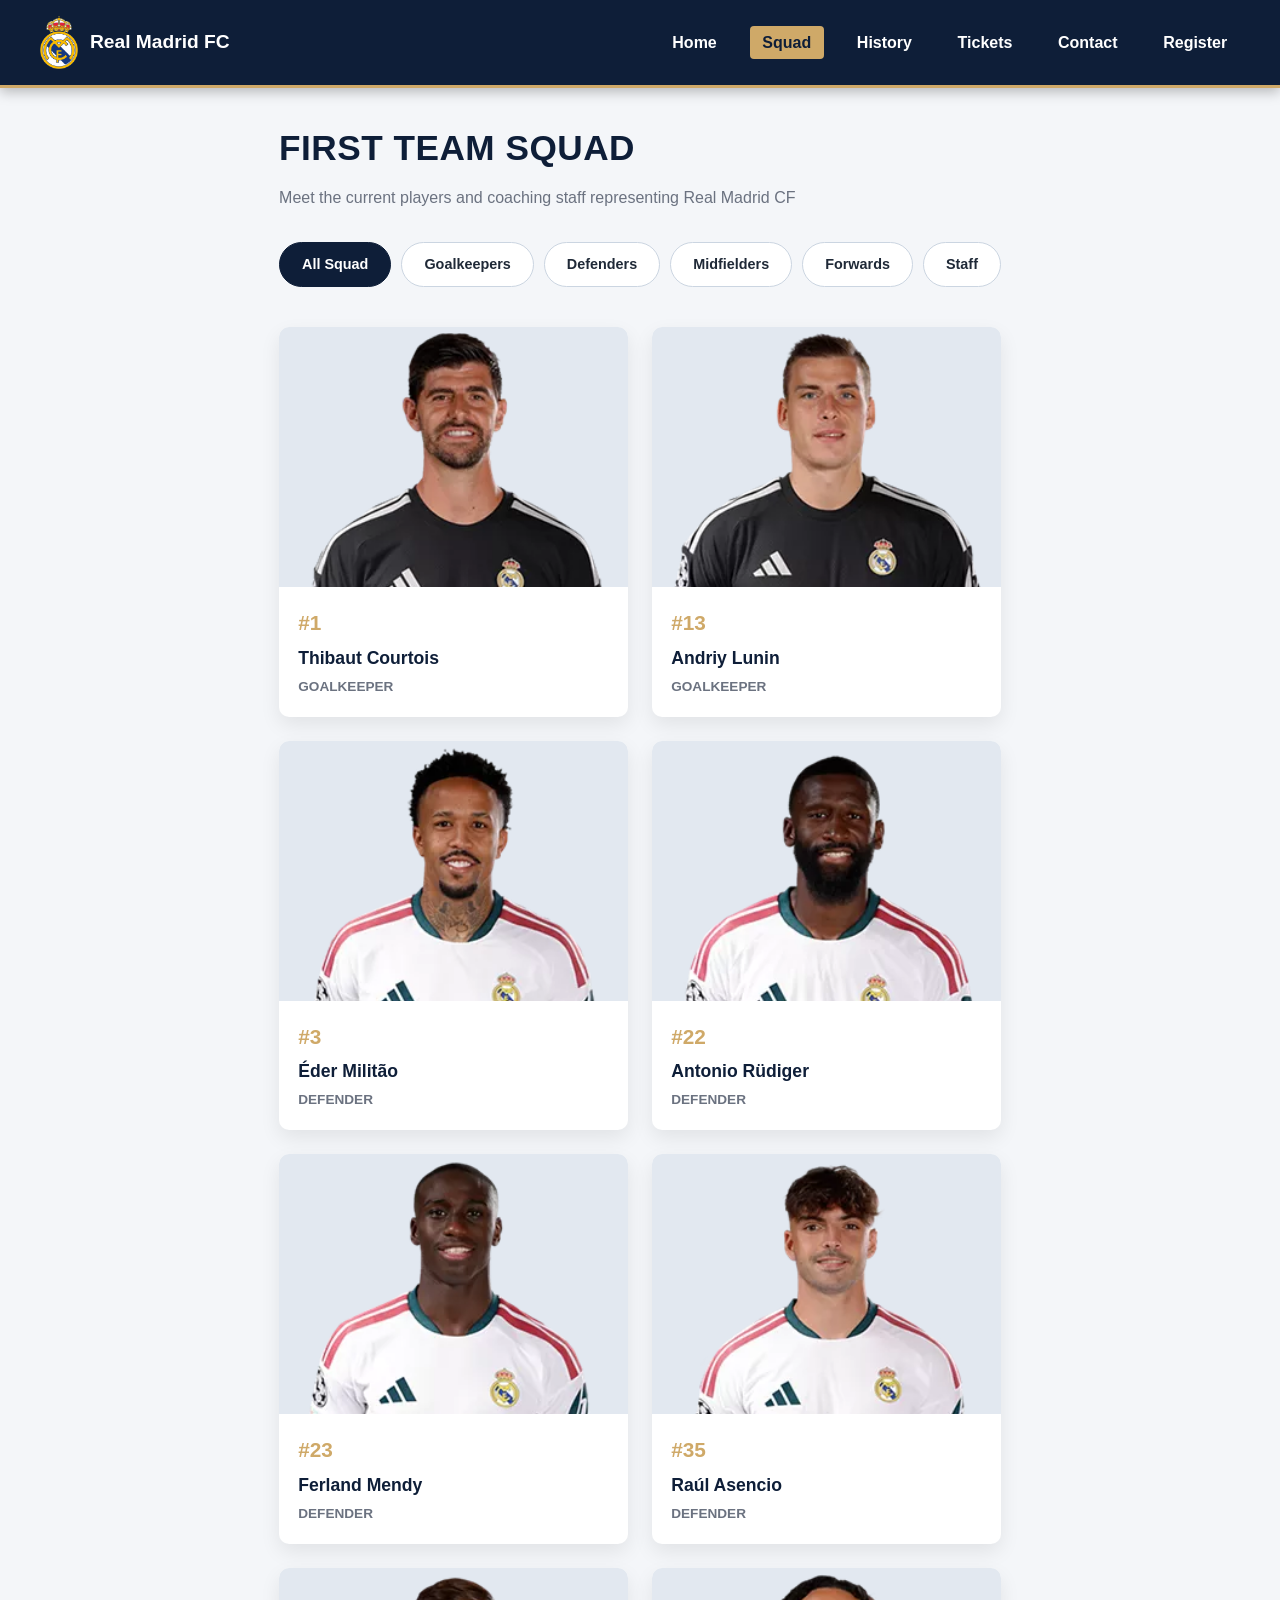
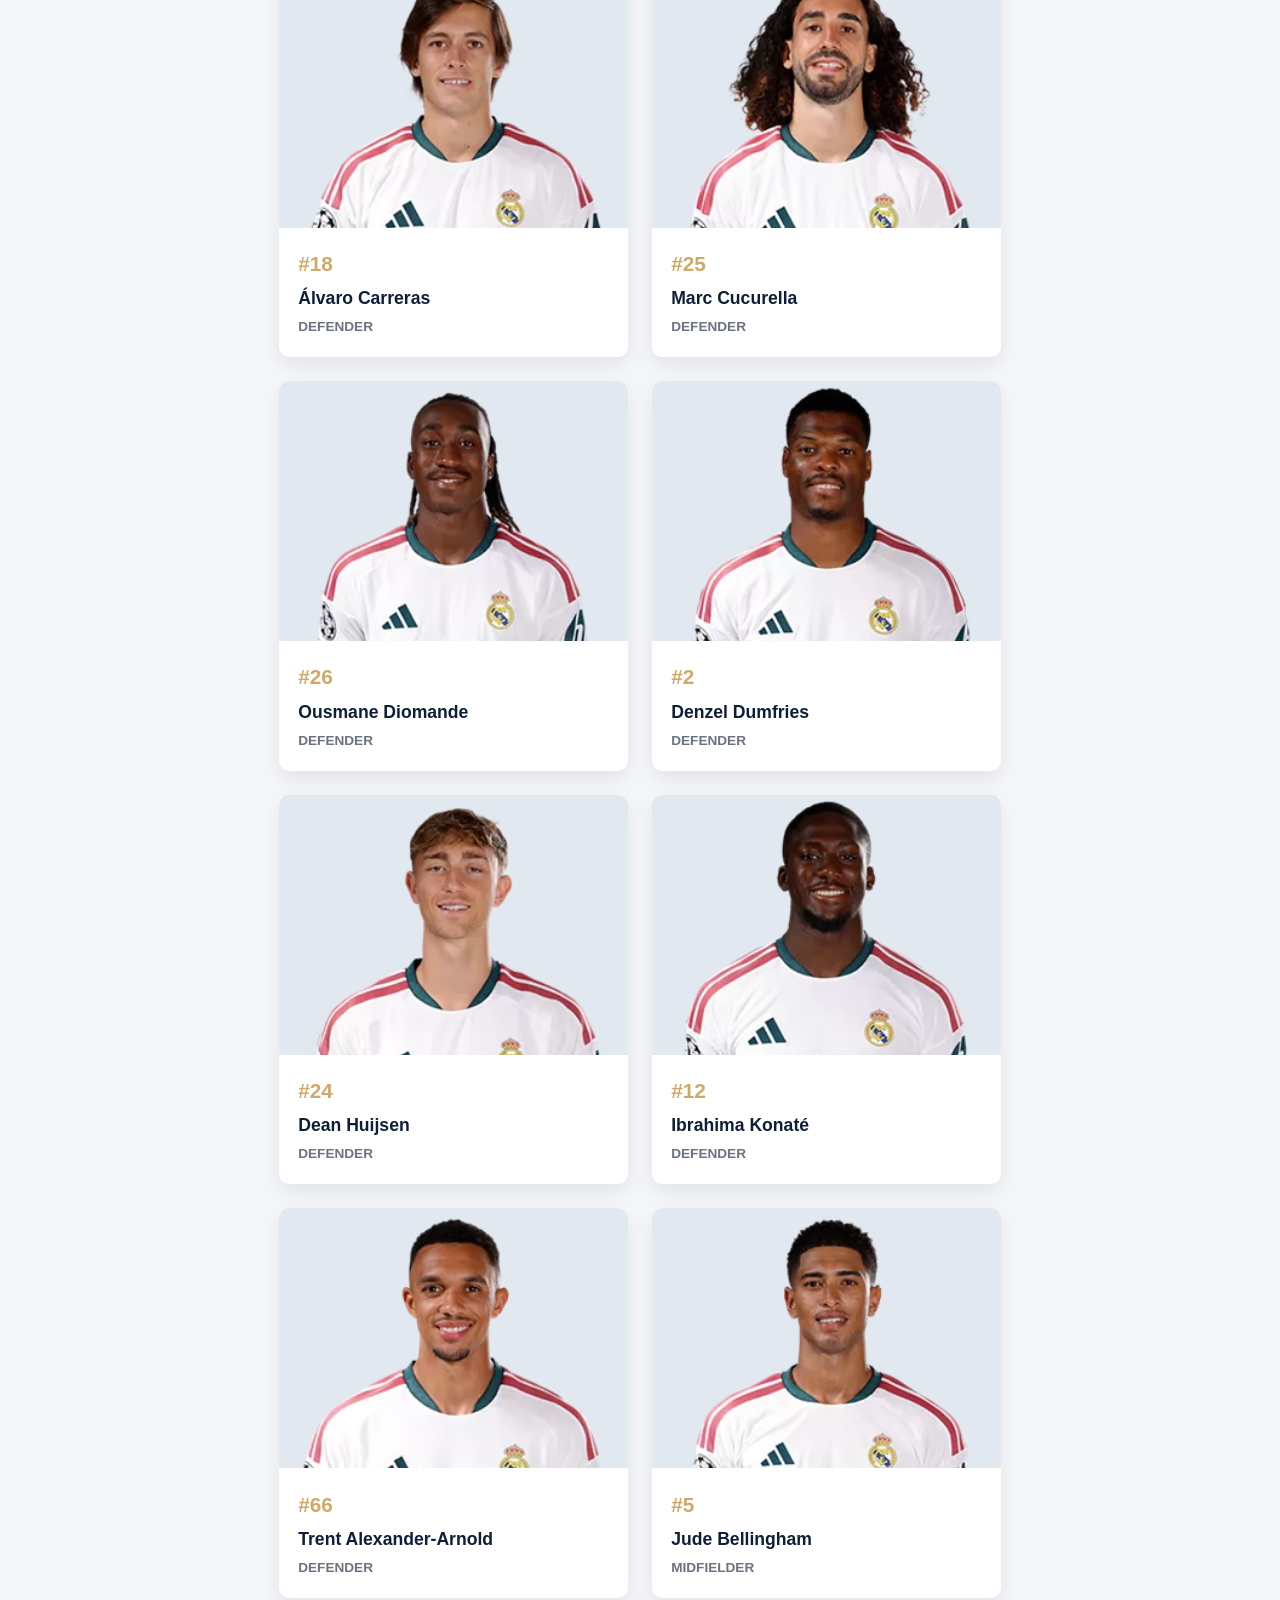
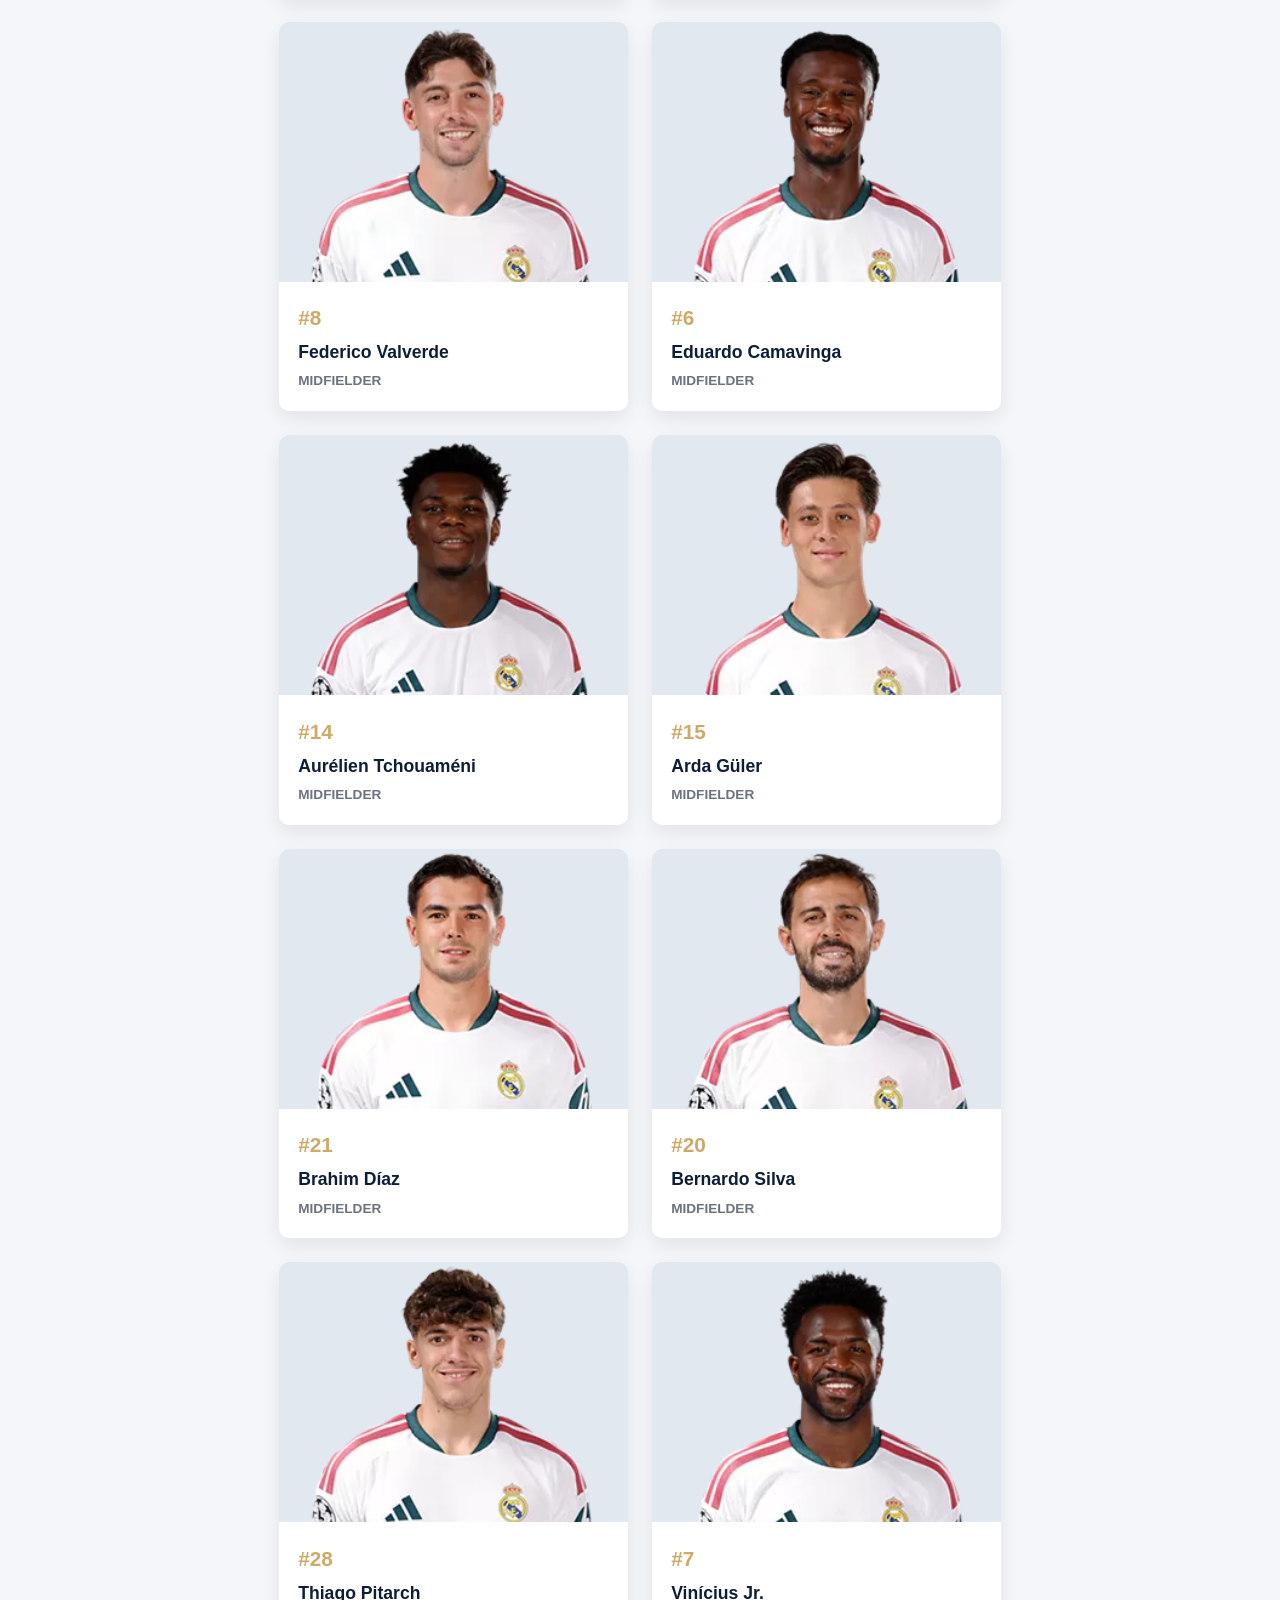
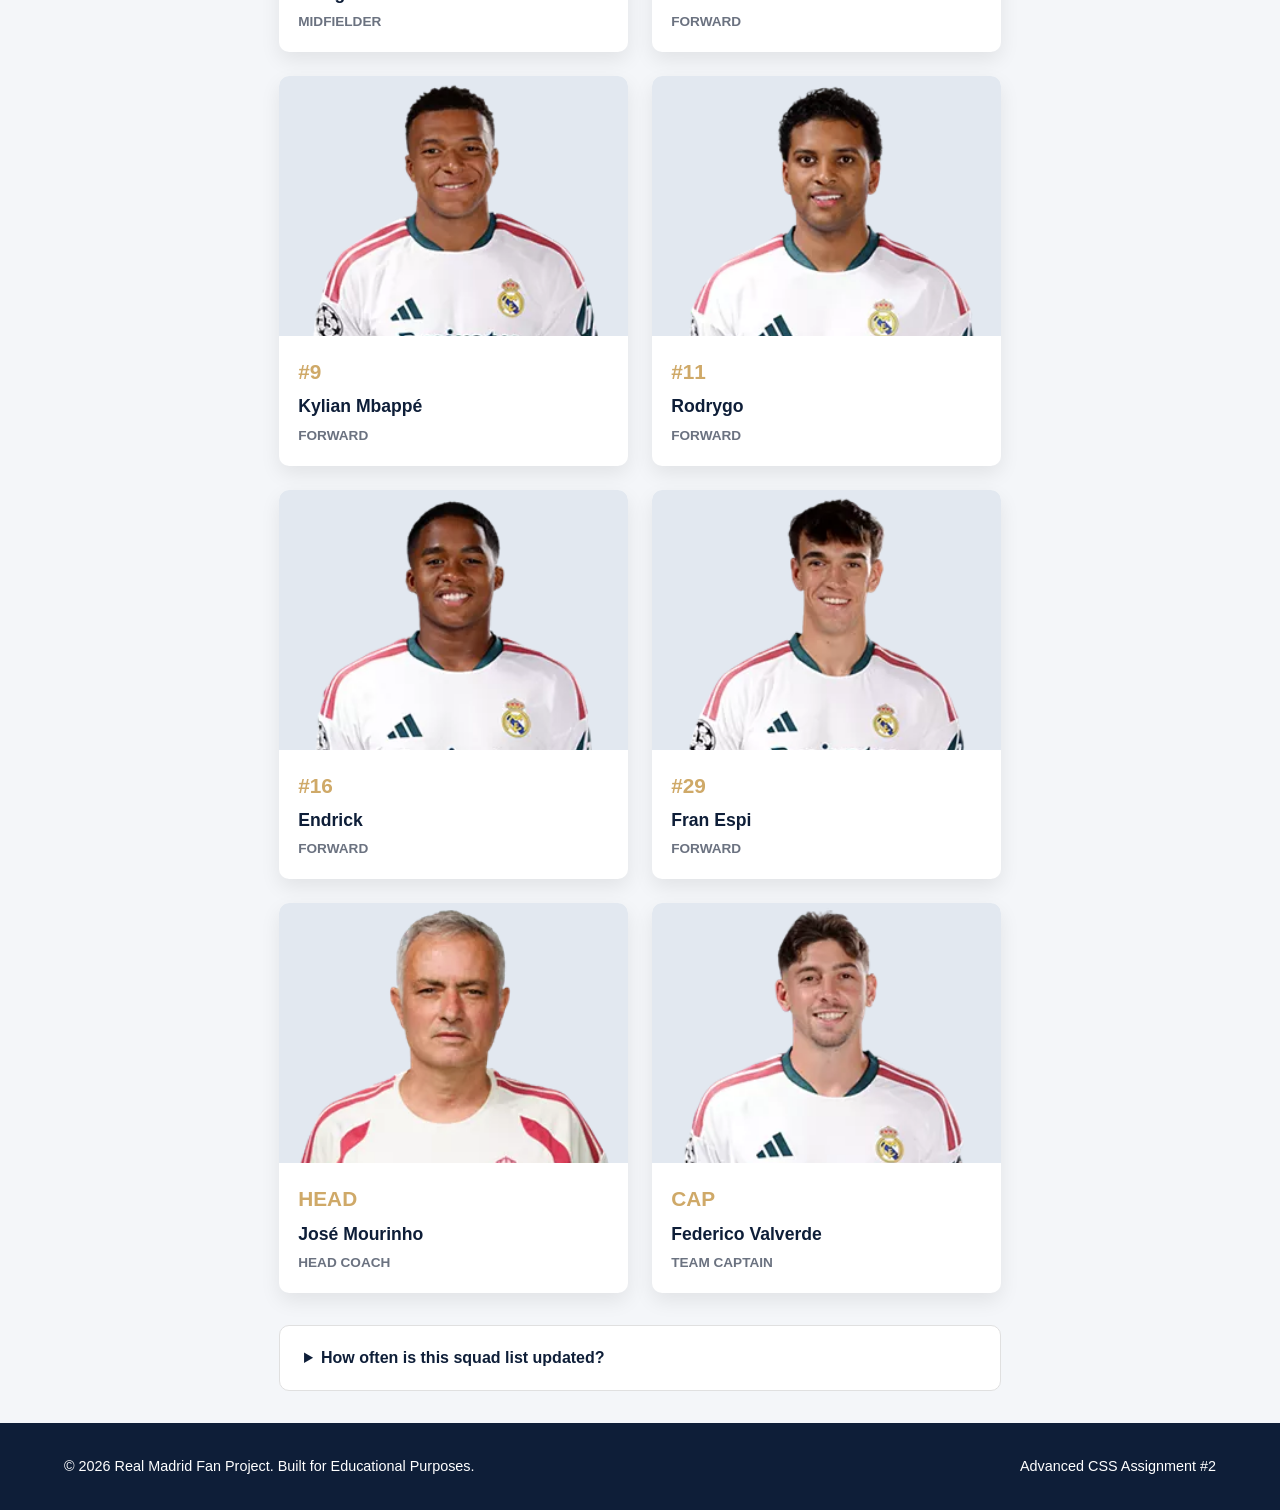
==== commit 3435fc92: "Update index.html" ====
--- a/index.html
+++ b/index.html
@@ -1,122 +1,328 @@
 <!DOCTYPE html>
 <html lang="en">
 <head>
-    <meta charset="UTF-8">
-    <meta name="viewport" content="width=device-width, initial-scale=1.0">
-    <title>Real Madrid FC | Home</title>
-    
-    <link rel="icon" type="png" href="logo.png">
-
-    <link rel="stylesheet" href="css/style.css">
-    <link rel="stylesheet" href="css/responsive.css">
+  <meta charset="UTF-8">
+  <meta name="viewport" content="width=device-width, initial-scale=1.0">
+  <title>Real Madrid - First Team Squad</title>
+  <link rel="stylesheet" href="css/style.css">  
+  <link rel="stylesheet" href="css/responsive.css">
 </head>
 <body>
-
-    <header class="header">
-        <div class="logo-container">
-             <img src="images/crest.png" alt="Real Madrid Crest">
-            <span class="brand-title">REAL MADRID FC</span>
+  <div class="page-wrapper">
+    <header class="site-header">
+      <div class="header-container">
+        <a href="index.html" class="logo-area">
+          <img src="images/crest.png" alt="Real Madrid Crest">
+          <span>Real Madrid FC</span>
+        </a>
+        <nav class="main-nav">
+          <ul>
+            <li><a href="index.html">Home</a></li>
+            <li><a href="squad.html" class="active">Squad</a></li>
+            <li><a href="history.html">History</a></li>
+            <li><a href="tickets.html">Tickets</a></li>
+            <li><a href="contact.html">Contact</a></li>
+            <li><a href="register.html">Register</a></li>
+          </ul>
+        </nav>
+      </div>
+    </header>
+
+    <main class="container">
+      <section>
+        <h1 class="page-title">First Team Squad</h1>
+        <p class="subtitle">Meet the current players and coaching staff representing Real Madrid CF</p>
+
+        <input type="radio" name="position-filter" id="filter-all" class="filter-radio" checked>
+        <input type="radio" name="position-filter" id="filter-gk" class="filter-radio">
+        <input type="radio" name="position-filter" id="filter-df" class="filter-radio">
+        <input type="radio" name="position-filter" id="filter-mf" class="filter-radio">
+        <input type="radio" name="position-filter" id="filter-fw" class="filter-radio">
+        <input type="radio" name="position-filter" id="filter-st" class="filter-radio">
+
+        <div class="filter-bar">
+          <label for="filter-all" class="filter-btn">All Squad</label>
+          <label for="filter-gk" class="filter-btn">Goalkeepers</label>
+          <label for="filter-df" class="filter-btn">Defenders</label>
+          <label for="filter-mf" class="filter-btn">Midfielders</label>
+          <label for="filter-fw" class="filter-btn">Forwards</label>
+          <label for="filter-st" class="filter-btn">Staff</label>
         </div>
-        <nav class="nav">
-    <ul>
-        <li><a href="index.html" class="active">Home</a></li>
-        <li><a href="squad.html">Squad</a></li>
-        <li><a href="history.html">History</a></li> 
-        <li><a href="tickets.html">Tickets</a></li>
-    </ul>
-</nav>
-    </header>
-
-    <main>
-        <section class="hero">
-            <div class="hero-content">
-                <h1>REAL MADRID </h1>
-                <img src="images/hero.png" alt="Real Madrid Crest">
-                <p>Welcome to the Royal Club! Experience the legacy, passion, and glory of one of the most successful football clubs in history.</p>
-                <a href="tickets.html" class="btn btn-gold">Get Tickets</a>
-            </div>
-        </section>
-
-        <section id="matches" class="match-section">
-            <h2>Upcoming Match</h2>
-            <div class="match-card">
-                <div class="team team-home">
-                    <span class="team-name">Real Madrid</span>
-                </div>
-                <div class="match-details">
-                    <span class="competition">La Liga</span>
-                    <span class="match-time">Sunday, 21:00 CET</span>
-                    <span class="stadium">Santiago Bernabéu</span>
-                </div>
-                <div class="team team-away">
-                    <span class="team-name">FC Barcelona</span>
-                </div>
-            </div>
-        </section>
-
-        <section id="achievements" class="achievements-section">
-            <h2>Key Achievements</h2>
-            <div class="achievements-container">
-                <div class="achievement-card">
-                    <div class="trophy-icon">🏆</div>
-                    <h3>15</h3>
-                    <p>UEFA Champions League</p>
-                </div>
-                <div class="achievement-card">
-                    <div class="trophy-icon">🥇</div>
-                    <h3>36</h3>
-                    <p>La Liga Titles</p>
-                </div>
-                <div class="achievement-card">
-                    <div class="trophy-icon">👑</div>
-                    <h3>5</h3>
-                    <p>FIFA Club World Cups</p>
-                </div>
-            </div>
-        </section>
-
-        <section id="news" class="news-section">
-            <h2>Top News</h2>
-            <div class="news-grid">
-                <article class="news-card">
-                    <div class="news-image news-bg-1"></div>
-                    <div class="news-content">
-                        <h3>Bernabéu Renovation Complete</h3>
-                        <p>The state-of-the-art stadium upgrade is finished, bringing a new era of matchday experiences to fans worldwide.</p>
-                        <a href="#" class="read-more">Read More &rarr;</a>
-                    </div>
-                </article>
-
-                <article class="news-card">
-                    <div class="news-image news-bg-2"></div>
-                    <div class="news-content">
-                        <h3>Champions League Quarter-Finals Prep</h3>
-                        <p>The squad prepares for an intense clash as Real Madrid aims for another historic European night.</p>
-                        <a href="#" class="read-more">Read More &rarr;</a>
-                    </div>
-                </article>
-
-                <article class="news-card">
-                    <div class="news-image news-bg-3"></div>
-                    <div class="news-content">
-                        <h3>Academy Stars Rising</h3>
-                        <p>Several promising talents from La Fábrica have been called up to train with the first team this week.</p>
-                        <a href="#" class="read-more">Read More &rarr;</a>
-                    </div>
-                </article>
-            </div>
-        </section>
-      
-<section id="tickets" class="cta-section">
-    <h2>Discover The Royal Legacy</h2>
-    <p>From iconic European nights to legendary players, explore what makes Real Madrid the greatest club in history.</p>
-    <a href="history.html" class="btn btn-white">Explore History</a>
-</section>
+
+        <div class="squad-grid">
+
+          <article class="player-card gk">
+            <img src="images/player-courtois.webp" alt="Thibaut Courtois" class="player-photo">
+            <div class="player-info">
+              <span class="player-number">#1</span>
+              <h3 class="player-name">Thibaut Courtois</h3>
+              <p class="player-position">Goalkeeper</p>
+            </div>
+          </article>
+
+          <article class="player-card gk">
+            <img src="images/player-lunin.webp" alt="Andriy Lunin" class="player-photo">
+            <div class="player-info">
+              <span class="player-number">#13</span>
+              <h3 class="player-name">Andriy Lunin</h3>
+              <p class="player-position">Goalkeeper</p>
+            </div>
+          </article>
+
+          <article class="player-card df">
+            <img src="images/player-militao.webp" alt="Éder Militão" class="player-photo">
+            <div class="player-info">
+              <span class="player-number">#3</span>
+              <h3 class="player-name">Éder Militão</h3>
+              <p class="player-position">Defender</p>
+            </div>
+          </article>
+
+          <article class="player-card df">
+            <img src="images/player-Rudiger.webp" alt="Antonio Rüdiger" class="player-photo">
+            <div class="player-info">
+              <span class="player-number">#22</span>
+              <h3 class="player-name">Antonio Rüdiger</h3>
+              <p class="player-position">Defender</p>
+            </div>
+          </article>
+
+          <article class="player-card df">
+            <img src="images/player-Mendy.webp" alt="Ferland Mendy" class="player-photo">
+            <div class="player-info">
+              <span class="player-number">#23</span>
+              <h3 class="player-name">Ferland Mendy</h3>
+              <p class="player-position">Defender</p>
+            </div>
+          </article>
+
+          <article class="player-card df">
+            <img src="images/player-asencio.webp" alt="Raúl Asencio" class="player-photo">
+            <div class="player-info">
+              <span class="player-number">#35</span>
+              <h3 class="player-name">Raúl Asencio</h3>
+              <p class="player-position">Defender</p>
+            </div>
+          </article>
+
+          <article class="player-card df">
+            <img src="images/player-carreras.webp" alt="Álvaro Carreras" class="player-photo">
+            <div class="player-info">
+              <span class="player-number">#18</span>
+              <h3 class="player-name">Álvaro Carreras</h3>
+              <p class="player-position">Defender</p>
+            </div>
+          </article>
+
+          <article class="player-card df">
+            <img src="images/player-cucurella.webp" alt="Marc Cucurella" class="player-photo">
+            <div class="player-info">
+              <span class="player-number">#25</span>
+              <h3 class="player-name">Marc Cucurella</h3>
+              <p class="player-position">Defender</p>
+            </div>
+          </article>
+
+          <article class="player-card df">
+            <img src="images/player-diomande.webp" alt="Ousmane Diomande" class="player-photo">
+            <div class="player-info">
+              <span class="player-number">#26</span>
+              <h3 class="player-name">Ousmane Diomande</h3>
+              <p class="player-position">Defender</p>
+            </div>
+          </article>
+
+          <article class="player-card df">
+            <img src="images/player-dumfries.webp" alt="Denzel Dumfries" class="player-photo">
+            <div class="player-info">
+              <span class="player-number">#2</span>
+              <h3 class="player-name">Denzel Dumfries</h3>
+              <p class="player-position">Defender</p>
+            </div>
+          </article>
+
+          <article class="player-card df">
+            <img src="images/player-huijsen.webp" alt="Dean Huijsen" class="player-photo">
+            <div class="player-info">
+              <span class="player-number">#24</span>
+              <h3 class="player-name">Dean Huijsen</h3>
+              <p class="player-position">Defender</p>
+            </div>
+          </article>
+
+          <article class="player-card df">
+            <img src="images/player-konate.webp" alt="Ibrahima Konaté" class="player-photo">
+            <div class="player-info">
+              <span class="player-number">#12</span>
+              <h3 class="player-name">Ibrahima Konaté</h3>
+              <p class="player-position">Defender</p>
+            </div>
+          </article>
+
+          <article class="player-card df">
+            <img src="images/player-trent.webp" alt="Trent Alexander-Arnold" class="player-photo">
+            <div class="player-info">
+              <span class="player-number">#66</span>
+              <h3 class="player-name">Trent Alexander-Arnold</h3>
+              <p class="player-position">Defender</p>
+            </div>
+          </article>
+
+          <article class="player-card mf">
+            <img src="images/player-Bellingham.webp" alt="Jude Bellingham" class="player-photo">
+            <div class="player-info">
+              <span class="player-number">#5</span>
+              <h3 class="player-name">Jude Bellingham</h3>
+              <p class="player-position">Midfielder</p>
+            </div>
+          </article>
+
+          <article class="player-card mf">
+            <img src="images/player-valverde.webp" alt="Federico Valverde" class="player-photo">
+            <div class="player-info">
+              <span class="player-number">#8</span>
+              <h3 class="player-name">Federico Valverde</h3>
+              <p class="player-position">Midfielder</p>
+            </div>
+          </article>
+
+          <article class="player-card mf">
+            <img src="images/Camavinga.webp" alt="Eduardo Camavinga" class="player-photo">
+            <div class="player-info">
+              <span class="player-number">#6</span>
+              <h3 class="player-name">Eduardo Camavinga</h3>
+              <p class="player-position">Midfielder</p>
+            </div>
+          </article>
+
+          <article class="player-card mf">
+            <img src="images/player-tchouameni.webp" alt="Aurélien Tchouaméni" class="player-photo">
+            <div class="player-info">
+              <span class="player-number">#14</span>
+              <h3 class="player-name">Aurélien Tchouaméni</h3>
+              <p class="player-position">Midfielder</p>
+            </div>
+          </article>
+
+          <article class="player-card mf">
+            <img src="images/player-arda.webp" alt="Arda Güler" class="player-photo">
+            <div class="player-info">
+              <span class="player-number">#15</span>
+              <h3 class="player-name">Arda Güler</h3>
+              <p class="player-position">Midfielder</p>
+            </div>
+          </article>
+
+          <article class="player-card mf">
+            <img src="images/player-brahim.webp" alt="Brahim Díaz" class="player-photo">
+            <div class="player-info">
+              <span class="player-number">#21</span>
+              <h3 class="player-name">Brahim Díaz</h3>
+              <p class="player-position">Midfielder</p>
+            </div>
+          </article>
+
+          <article class="player-card mf">
+            <img src="images/player-bernardo.webp" alt="Bernardo Silva" class="player-photo">
+            <div class="player-info">
+              <span class="player-number">#20</span>
+              <h3 class="player-name">Bernardo Silva</h3>
+              <p class="player-position">Midfielder</p>
+            </div>
+          </article>
+
+          <article class="player-card mf">
+            <img src="images/player-thiago.webp" alt="Thiago Pitarch" class="player-photo">
+            <div class="player-info">
+              <span class="player-number">#28</span>
+              <h3 class="player-name">Thiago Pitarch</h3>
+              <p class="player-position">Midfielder</p>
+            </div>
+          </article>
+
+          <article class="player-card fw">
+            <img src="images/player-vini.webp" alt="Vinícius Júnior" class="player-photo">
+            <div class="player-info">
+              <span class="player-number">#7</span>
+              <h3 class="player-name">Vinícius Jr.</h3>
+              <p class="player-position">Forward</p>
+            </div>
+          </article>
+
+          <article class="player-card fw">
+            <img src="images/player-mbappe.webp" alt="Kylian Mbappé" class="player-photo">
+            <div class="player-info">
+              <span class="player-number">#9</span>
+              <h3 class="player-name">Kylian Mbappé</h3>
+              <p class="player-position">Forward</p>
+            </div>
+          </article>
+
+          <article class="player-card fw">
+            <img src="images/player-rodrygo.webp" alt="Rodrygo Goes" class="player-photo">
+            <div class="player-info">
+              <span class="player-number">#11</span>
+              <h3 class="player-name">Rodrygo</h3>
+              <p class="player-position">Forward</p>
+            </div>
+          </article>
+
+          <article class="player-card fw">
+            <img src="images/player-endrick.webp" alt="Endrick Felipe" class="player-photo">
+            <div class="player-info">
+              <span class="player-number">#16</span>
+              <h3 class="player-name">Endrick</h3>
+              <p class="player-position">Forward</p>
+            </div>
+          </article>
+
+          <article class="player-card fw">
+            <img src="images/player-espi.webp" alt="Fran Espi" class="player-photo">
+            <div class="player-info">
+              <span class="player-number">#29</span>
+              <h3 class="player-name">Fran Espi</h3>
+              <p class="player-position">Forward</p>
+            </div>
+          </article>
+
+          
+          <article class="player-card st">
+            <img src="images/mourinho.webp" alt="José Mourinho" class="player-photo">
+            <div class="player-info">
+              <span class="player-number">HEAD</span>
+              <h3 class="player-name">José Mourinho</h3>
+              <p class="player-position">Head Coach</p>
+            </div>
+          </article>
+
+          <article class="player-card st">
+            <img src="images/player-valverde.webp" alt="Federico Valverde" class="player-photo">
+            <div class="player-info">
+              <span class="player-number">CAP</span>
+              <h3 class="player-name">Federico Valverde</h3>
+              <p class="player-position">Team Captain</p>
+            </div>
+          </article>
+
+        </div>
+
+        
+        <details class="squad-note">
+          <summary>How often is this squad list updated?</summary>
+          <p>The squad list reflects the registered first-team players and
+             coaching staff for the 2026/27 season and is updated after each
+             official transfer window.</p>
+        </details>
+
+      </section>
     </main>
 
-    <footer class="footer">
-        <p>&copy; 2026 Real Madrid </p>
+    <footer class="site-footer">
+      <div class="container footer-content">
+        <p>&copy; 2026 Real Madrid Fan Project. Built for Educational Purposes.</p>
+        <p>Advanced CSS Assignment #2</p>
+      </div>
     </footer>
-
+  </div>
 </body>
 </html>
--- a/css/style.css
+++ b/css/style.css
@@ -1,9 +1,4 @@
-/* =========================================================
-   REAL MADRID FC — UNIFIED STYLESHEET
-   Used by: index.html, squad.html, tickets.html
-   ========================================================= */
-
-/* ---------- 1. RESET & VARIABLES ---------- */
+
 * {
   margin: 0;
   padding: 0;
@@ -39,7 +34,6 @@
 img { max-width: 100%; display: block; }
 ul { list-style: none; }
 
-/* ---------- 2. SHARED HEADER (.header AND .site-header) ---------- */
 .header,
 .site-header {
   background-color: var(--rm-navy);
@@ -65,8 +59,6 @@
   align-items: center;
 }
 
-/* --- Logo variants --- */
-/* page3: <div class="logo"><span class="logo-text">...</span></div> */
 .logo {
   display: inline-flex;
   align-items: center;
@@ -78,7 +70,6 @@
   letter-spacing: 1px;
 }
 
-/* page1: <div class="logo-container"><img><span class="brand-title"></div> */
 .logo-container {
   display: flex;
   align-items: center;
@@ -97,7 +88,6 @@
   letter-spacing: 1px;
 }
 
-/* page2: <a class="logo-area"><img><span></a> */
 .logo-area {
   display: flex;
   align-items: center;
@@ -111,8 +101,6 @@
   width: 38px;
   height: auto;
 }
-
-/* --- Nav (shared: .nav AND .main-nav) --- */
 .nav ul,
 .main-nav ul {
   display: flex;
@@ -137,7 +125,6 @@
   background-color: var(--rm-gold);
 }
 
-/* ---------- 3. LAYOUT WRAPPERS ---------- */
 .page-wrapper {
   display: grid;
   grid-template-rows: auto 1fr auto;
@@ -151,8 +138,6 @@
   padding: 0 1.5rem;
 }
 
-/* ---------- 4. HEADINGS ---------- */
-/* Decorative centered heading — homepage sections only */
 .match-section > h2,
 .achievements-section > h2,
 .news-section > h2,
@@ -178,7 +163,6 @@
 .achievements-section > h2,
 .cta-section > h2 { color: var(--rm-white); }
 
-/* Left-accent heading — tickets page sections */
 .matches-section h2,
 .booking-section h2,
 .faq-box h2,
@@ -190,7 +174,6 @@
   padding-left: 0.6rem;
 }
 
-/* Squad page title */
 .page-title {
   font-size: 2.2rem;
   font-weight: 800;
@@ -204,7 +187,6 @@
   margin-bottom: 2rem;
 }
 
-/* ---------- 5. BUTTONS ---------- */
 .btn {
   display: inline-block;
   padding: 0.8rem 1.8rem;
@@ -258,7 +240,6 @@
 }
 .btn-reset:hover { background-color: #cccccc; }
 
-/* ---------- 6. HOMEPAGE: HERO ---------- */
 .hero {
   background: linear-gradient(rgba(9, 26, 47, 0.65), rgba(9, 26, 47, 0.75)),
     url('../images/hero.png') center/cover no-repeat;
@@ -289,7 +270,6 @@
   color: #e5e7eb;
 }
 
-/* ---------- 7. HOMEPAGE: UPCOMING MATCH ---------- */
 .match-section {
   max-width: 1100px;
   margin: 4rem auto;
@@ -333,7 +313,6 @@
 }
 .stadium { color: var(--text-muted); font-size: 0.9rem; }
 
-/* ---------- 8. HOMEPAGE: ACHIEVEMENTS ---------- */
 .achievements-section {
   background-color: var(--rm-navy);
   padding: 4rem 1.5rem;
@@ -368,7 +347,6 @@
 }
 .achievement-card p { font-size: 1rem; font-weight: 600; color: var(--rm-white); }
 
-/* ---------- 9. HOMEPAGE: NEWS ---------- */
 .news-section {
   max-width: 1100px;
   margin: 4rem auto;
@@ -404,7 +382,6 @@
 .read-more { color: var(--rm-blue); font-weight: 700; text-decoration: none; transition: var(--transition); }
 .read-more:hover { color: var(--rm-gold); }
 
-/* ---------- 10. HOMEPAGE: CTA ---------- */
 .cta-section {
   background-color: var(--rm-blue);
   color: var(--rm-white);
@@ -413,7 +390,6 @@
 }
 .cta-section p { max-width: 600px; margin: 0 auto 2rem; font-size: 1.05rem; }
 
-/* ---------- 11. SQUAD PAGE ---------- */
 .filter-radio { display: none; }
 
 .filter-bar {
@@ -480,7 +456,6 @@
 .player-name { font-size: 1.1rem; font-weight: 700; color: var(--rm-navy); }
 .player-position { font-size: 0.85rem; color: var(--text-muted); text-transform: uppercase; font-weight: 600; }
 
-/* ---------- 12. TICKETS PAGE: HERO + MATCHES ---------- */
 .page-hero { text-align: center; margin-bottom: 3rem; }
 .page-hero h1 { font-size: 2.2rem; color: var(--rm-navy); margin-bottom: 0.5rem; }
 .page-hero p { color: var(--text-muted); }
@@ -530,7 +505,6 @@
 }
 .matches-grid .match-card .btn { margin-top: auto; }
 
-/* ---------- 13. TICKETS PAGE: BOOKING FORM ---------- */
 .booking-section {
   background-color: var(--card-bg);
   padding: 2.5rem;
@@ -558,7 +532,6 @@
 .form-group select:focus { outline: 2px solid var(--rm-navy); }
 .form-actions { display: flex; gap: 1rem; justify-content: flex-end; }
 
-/* ---------- 14. TICKETS PAGE: FAQ + CONTACTS ---------- */
 .info-section { margin-bottom: 4rem; }
 .info-grid {
   display: grid;
@@ -579,7 +552,6 @@
 .stadium-hours p { margin-bottom: 0.6rem; color: var(--text-muted); }
 .stadium-hours h3 { margin-top: 1.2rem; margin-bottom: 0.5rem; font-size: 1.05rem; color: var(--rm-navy); }
 
-/* ---------- 15. FOOTERS (.footer AND .site-footer) ---------- */
 .footer {
   background-color: var(--rm-navy);
   color: var(--rm-white);
@@ -608,3 +580,30 @@
 .footer-links { display: flex; gap: 1rem; }
 .footer-links a { color: var(--rm-white); text-decoration: none; }
 .footer-links a:hover { color: var(--rm-gold); }
+
+#filter-all:focus-visible ~ .filter-bar label[for="filter-all"],
+#filter-gk:focus-visible ~ .filter-bar label[for="filter-gk"],
+#filter-df:focus-visible ~ .filter-bar label[for="filter-df"],
+#filter-mf:focus-visible ~ .filter-bar label[for="filter-mf"],
+#filter-fw:focus-visible ~ .filter-bar label[for="filter-fw"],
+#filter-st:focus-visible ~ .filter-bar label[for="filter-st"] {
+  outline: 3px solid var(--rm-gold);
+  outline-offset: 3px;
+}
+
+.squad-note {
+  margin-top: 2rem;
+  background-color: var(--card-bg);
+  border: 1px solid var(--border-color);
+  border-radius: var(--radius);
+  padding: 1.2rem 1.5rem;
+}
+.squad-note summary {
+  cursor: pointer;
+  font-weight: 700;
+  color: var(--rm-navy);
+}
+.squad-note summary:focus-visible {
+  outline: 3px solid var(--rm-gold);
+  outline-offset: 3px;
+}
--- a/css/responsive.css
+++ b/css/responsive.css
@@ -1,7 +1,4 @@
-/* =========================================================
-   REAL MADRID FC — RESPONSIVE RULES
-   Loaded after style.css on squad.html and tickets.html
-   ========================================================= */
+
 
 @media (max-width: 900px) {
   .news-grid { grid-template-columns: repeat(2, 1fr); }
@@ -16,11 +13,13 @@
     gap: 15px;
   }
   .nav ul,
-  .main-nav ul {
-    flex-direction: column;
-    text-align: center;
-    gap: 10px;
-  }
+.main-nav ul {
+  flex-direction: row;
+  flex-wrap: wrap;
+  justify-content: center;
+  text-align: center;
+  gap: 8px;
+}
   .match-section .match-card {
     flex-direction: column;
     gap: 15px;
@@ -30,7 +29,61 @@
   .news-grid { grid-template-columns: 1fr; }
   .hero-content h1 { font-size: 2.1rem; }
   .hero-content p { font-size: 1rem; }
+  .hero {
+  min-height: 80vh;
+  height: auto;
+  padding: 4rem 1rem;
+}
+
+.hero-content img {
+  max-width: 200px;
+}
   .form-actions { justify-content: center; }
   .footer-content,
   .footer-container { flex-direction: column; text-align: center; }
 }
+
+@media (max-width: 600px) {
+  .filter-bar { gap: 8px; }
+  .filter-btn { padding: 8px 14px; font-size: 0.85rem; }
+  .player-photo { height: 200px; }
+}
+@media (max-width: 400px) {
+  .brand-title {
+    font-size: 1.1rem;
+  }
+
+  .logo-container img {
+    width: 38px;
+    height: 38px;
+  }
+
+  .nav a {
+    padding: 0.4rem 0.5rem;
+    font-size: 0.9rem;
+  }
+
+  .hero-content h1 {
+    font-size: 1.8rem;
+  }
+
+  .hero-content p {
+    font-size: 0.9rem;
+  }
+
+  .hero-content img {
+    max-width: 160px;
+  }
+
+  .match-section,
+  .news-section {
+    padding: 0 1rem;
+  }
+
+  .match-section > h2,
+  .achievements-section > h2,
+  .news-section > h2,
+  .cta-section > h2 {
+    font-size: 1.7rem;
+  }
+}
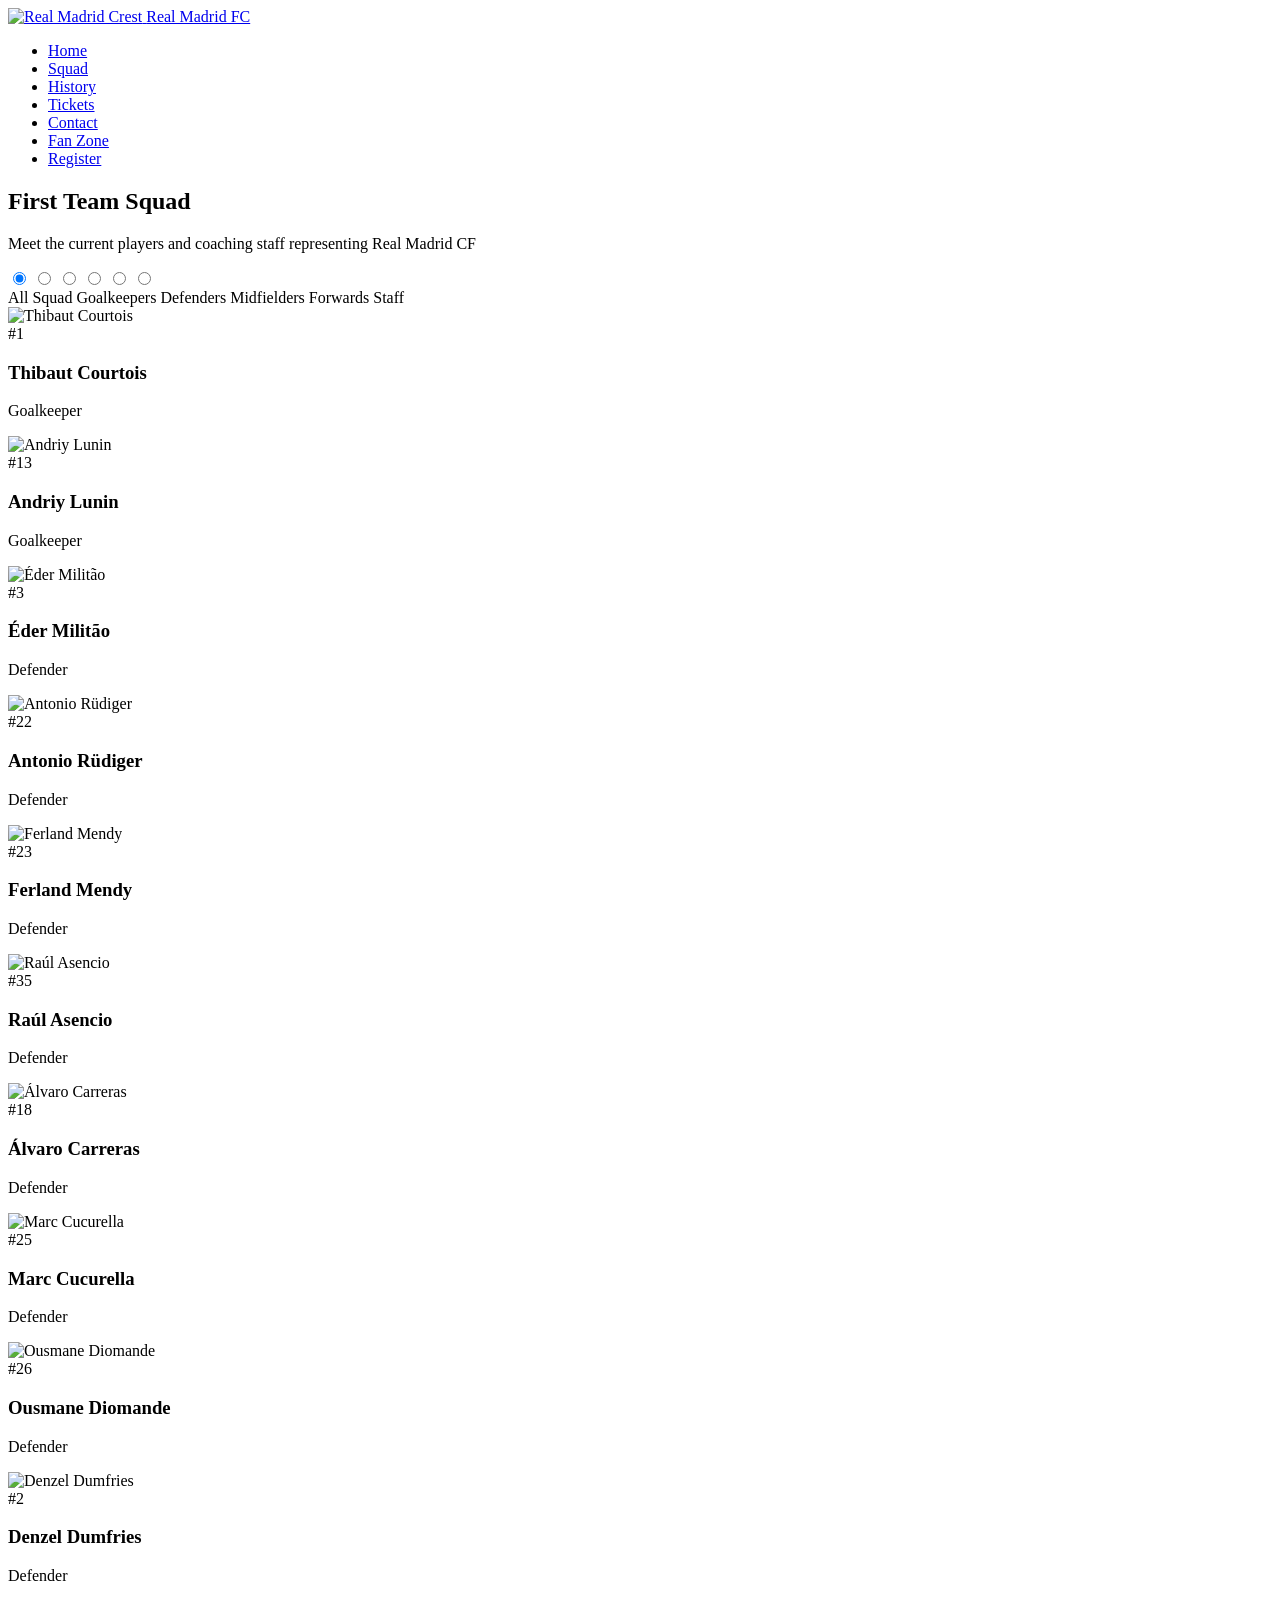
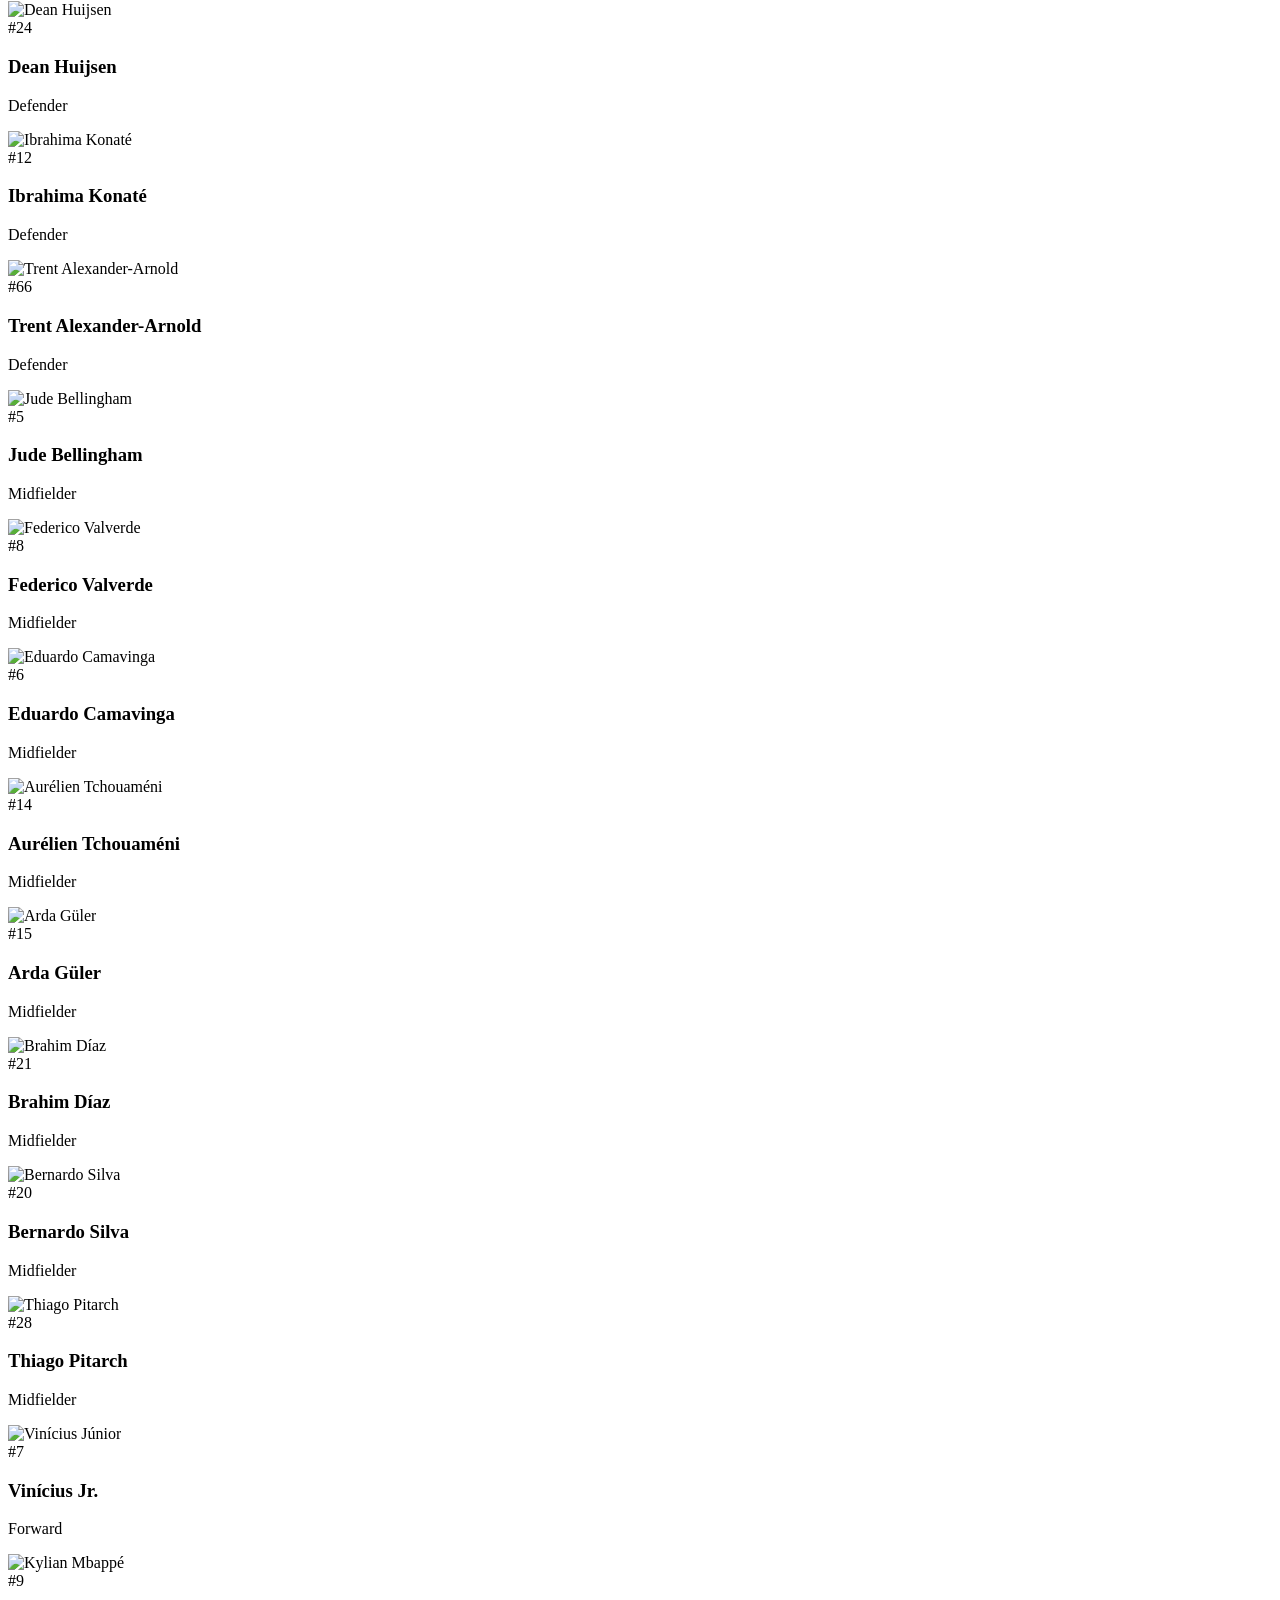
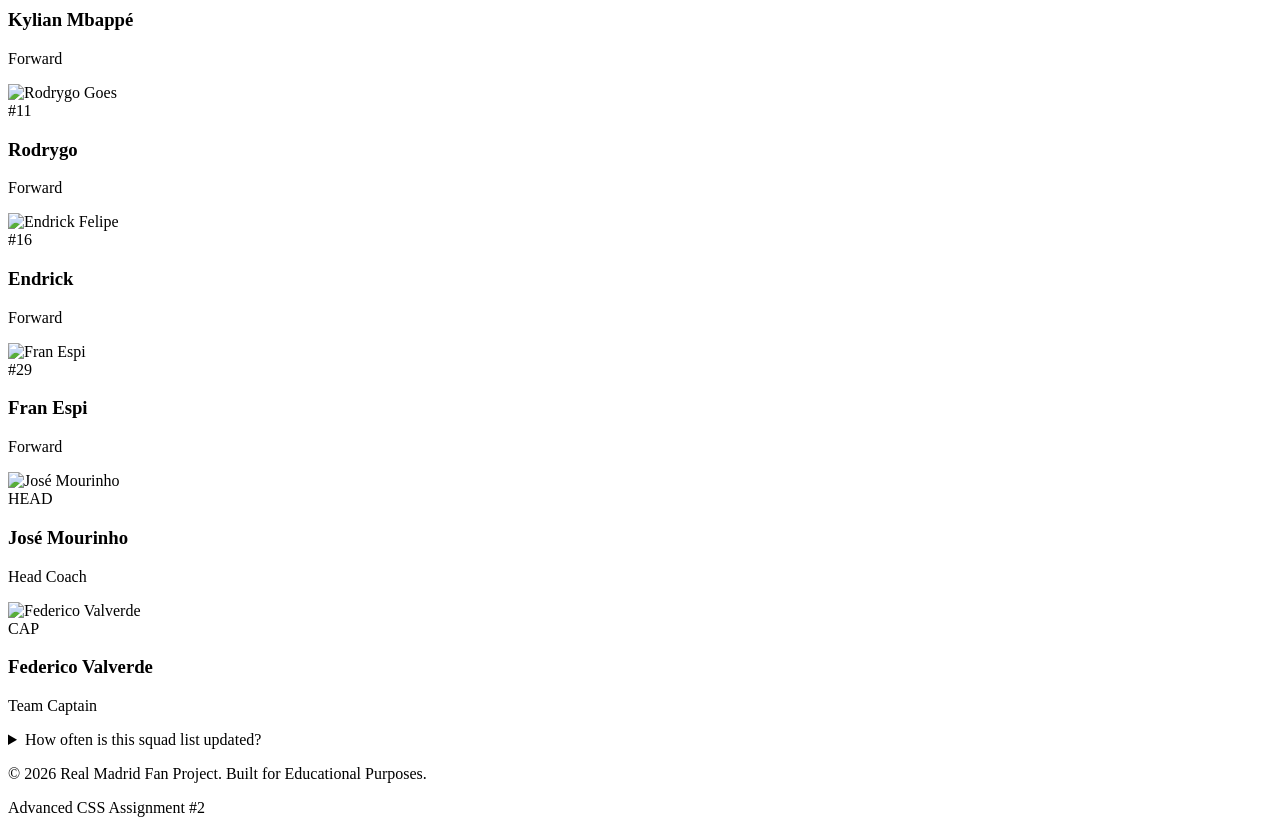
==== commit 5ed37745: "Add files via upload" ====
--- a/index.html
+++ b/index.html
@@ -22,6 +22,7 @@
             <li><a href="history.html">History</a></li>
             <li><a href="tickets.html">Tickets</a></li>
             <li><a href="contact.html">Contact</a></li>
+            <li><a href="fanzone.html">Fan Zone</a></li>
             <li><a href="register.html">Register</a></li>
           </ul>
         </nav>
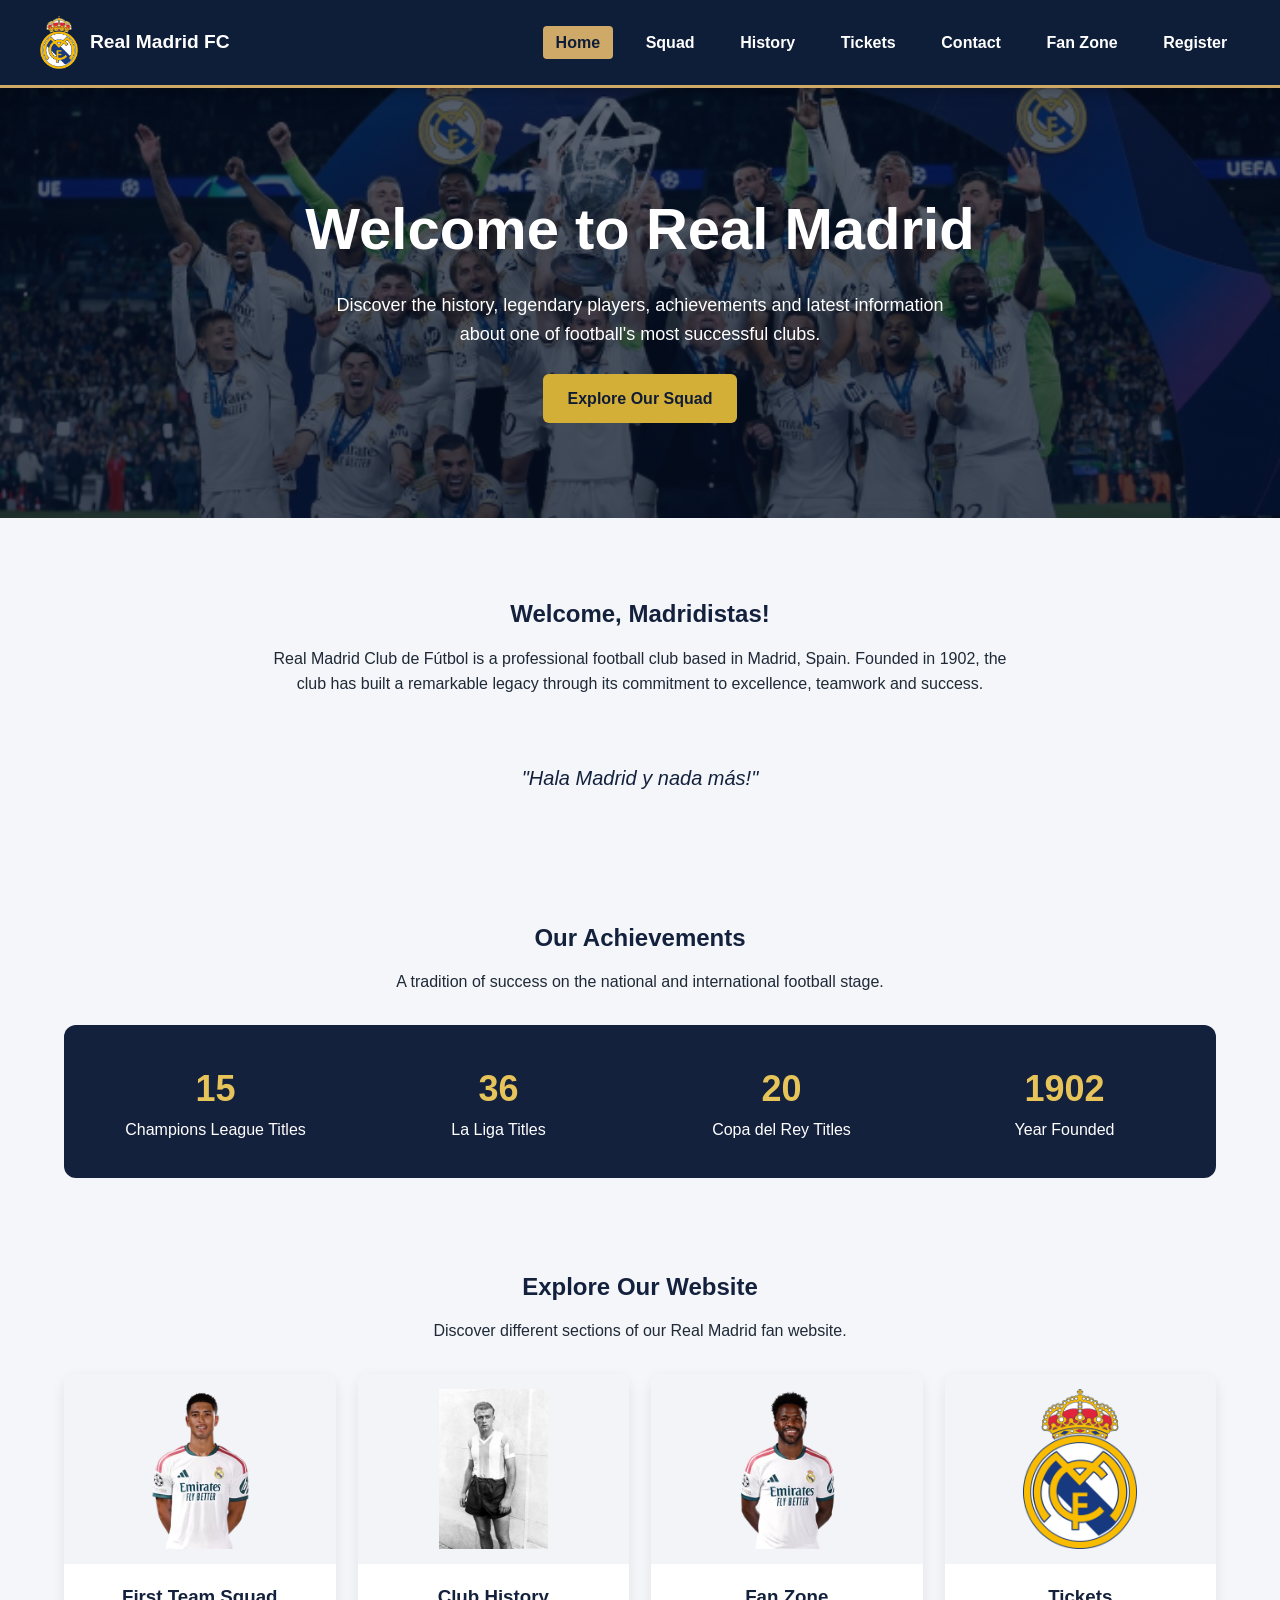
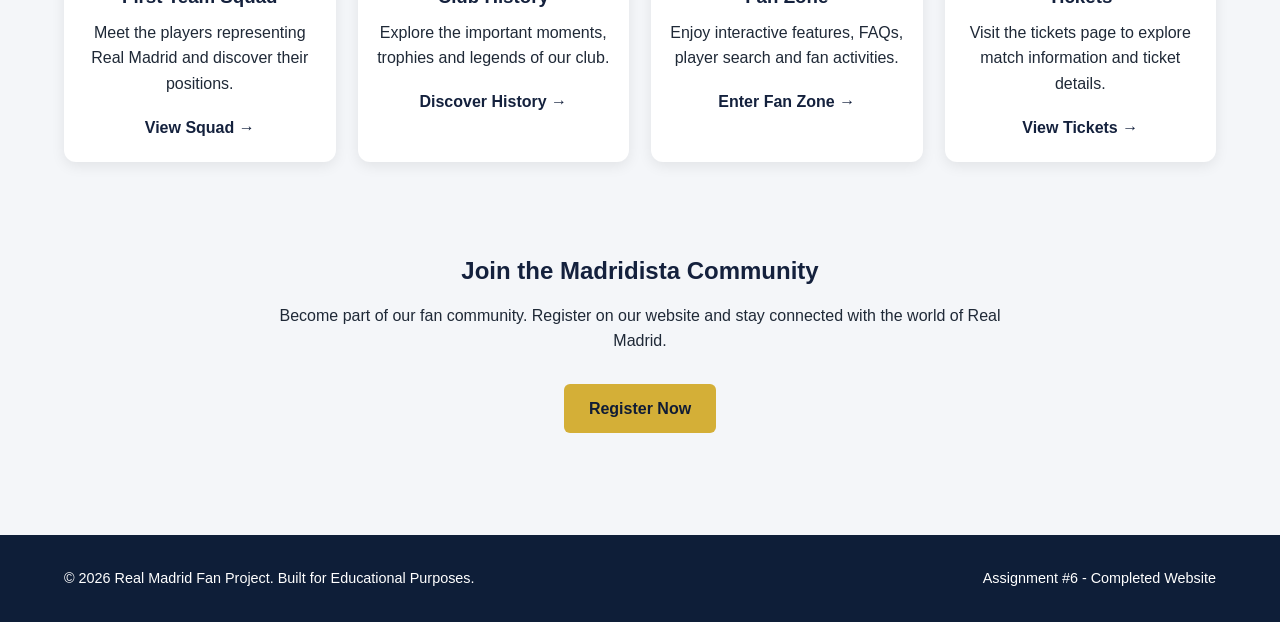
==== commit 291e2de6: "Update index.html" ====
--- a/index.html
+++ b/index.html
@@ -1,329 +1,382 @@
+
 <!DOCTYPE html>
 <html lang="en">
 <head>
-  <meta charset="UTF-8">
-  <meta name="viewport" content="width=device-width, initial-scale=1.0">
-  <title>Real Madrid - First Team Squad</title>
-  <link rel="stylesheet" href="css/style.css">  
-  <link rel="stylesheet" href="css/responsive.css">
+    <meta charset="UTF-8">
+    <meta name="viewport" content="width=device-width, initial-scale=1.0">
+
+    <title>Real Madrid - Official Fan Website</title>
+
+    <link rel="stylesheet" href="css/style.css">
+    <link rel="stylesheet" href="css/responsive.css">
+
+    <style>
+        .home-hero {
+            min-height: 430px;
+            background:
+                linear-gradient(rgba(5, 15, 35, 0.65), rgba(5, 15, 35, 0.75)),
+                url("images/hero.png") center/cover no-repeat;
+            display: flex;
+            flex-direction: column;
+            justify-content: center;
+            align-items: center;
+            text-align: center;
+            color: white;
+            padding: 50px 20px;
+        }
+
+        .home-hero h1 {
+            font-size: clamp(32px, 5vw, 58px);
+            margin: 0 0 15px;
+            color: white;
+        }
+
+        .home-hero p {
+            font-size: 18px;
+            max-width: 650px;
+            margin: 0 auto 25px;
+        }
+
+        .home-btn {
+            display: inline-block;
+            background: #d4af37;
+            color: #101c35;
+            text-decoration: none;
+            font-weight: bold;
+            padding: 12px 25px;
+            border-radius: 6px;
+            transition: background 0.3s, transform 0.3s;
+        }
+
+        .home-btn:hover {
+            background: #f0d36b;
+            transform: translateY(-3px);
+        }
+
+        .home-section {
+            padding: 45px 0;
+        }
+
+        .home-section h2 {
+            text-align: center;
+            color: #14213d;
+            margin-bottom: 12px;
+        }
+
+        .home-intro {
+            text-align: center;
+            max-width: 750px;
+            margin: 0 auto 30px;
+        }
+
+        .home-cards {
+            display: grid;
+            grid-template-columns: repeat(auto-fit, minmax(220px, 1fr));
+            gap: 22px;
+            margin-top: 30px;
+        }
+
+        .home-card {
+            background: white;
+            border-radius: 12px;
+            overflow: hidden;
+            box-shadow: 0 4px 14px rgba(0,0,0,0.08);
+            text-align: center;
+            padding-bottom: 22px;
+            transition: transform 0.3s;
+        }
+
+        .home-card:hover {
+            transform: translateY(-5px);
+        }
+
+        .home-card img {
+            width: 100%;
+            height: 190px;
+            object-fit: contain;
+            background: #f2f4f8;
+            padding: 15px;
+        }
+
+        .home-card h3 {
+            color: #14213d;
+            margin: 18px 10px 8px;
+        }
+
+        .home-card p {
+            padding: 0 18px;
+            margin-bottom: 18px;
+        }
+
+        .home-card a {
+            color: #14213d;
+            font-weight: bold;
+            text-decoration: none;
+        }
+
+        .home-card a:hover {
+            color: #b18a18;
+        }
+
+        .home-highlights {
+            background: #14213d;
+            color: white;
+            padding: 35px 20px;
+            border-radius: 12px;
+            display: grid;
+            grid-template-columns: repeat(auto-fit, minmax(160px, 1fr));
+            gap: 20px;
+            text-align: center;
+        }
+
+        .highlight-number {
+            color: #e6c45a;
+            font-size: 36px;
+            font-weight: bold;
+            display: block;
+        }
+
+        .home-quote {
+            text-align: center;
+            padding: 35px 20px;
+            font-size: 20px;
+            font-style: italic;
+            color: #14213d;
+        }
+
+        @media (max-width: 600px) {
+            .home-hero {
+                min-height: 350px;
+            }
+
+            .home-hero p {
+                font-size: 16px;
+            }
+
+            .home-section {
+                padding: 30px 0;
+            }
+        }
+    </style>
 </head>
+
 <body>
-  <div class="page-wrapper">
+
+<div class="page-wrapper">
+
+    <!-- HEADER -->
     <header class="site-header">
-      <div class="header-container">
-        <a href="index.html" class="logo-area">
-          <img src="images/crest.png" alt="Real Madrid Crest">
-          <span>Real Madrid FC</span>
-        </a>
-        <nav class="main-nav">
-          <ul>
-            <li><a href="index.html">Home</a></li>
-            <li><a href="squad.html" class="active">Squad</a></li>
-            <li><a href="history.html">History</a></li>
-            <li><a href="tickets.html">Tickets</a></li>
-            <li><a href="contact.html">Contact</a></li>
-            <li><a href="fanzone.html">Fan Zone</a></li>
-            <li><a href="register.html">Register</a></li>
-          </ul>
-        </nav>
-      </div>
+        <div class="header-container">
+
+            <a href="index.html" class="logo-area">
+                <img src="images/crest.png" alt="Real Madrid Crest">
+                <span>Real Madrid FC</span>
+            </a>
+
+            <nav class="main-nav" aria-label="Main navigation">
+                <ul>
+                    <li><a href="index.html" class="active" aria-current="page">Home</a></li>
+                    <li><a href="squad.html">Squad</a></li>
+                    <li><a href="history.html">History</a></li>
+                    <li><a href="tickets.html">Tickets</a></li>
+                    <li><a href="contact.html">Contact</a></li>
+                    <li><a href="fanzone.html">Fan Zone</a></li>
+                    <li><a href="register.html">Register</a></li>
+                </ul>
+            </nav>
+
+        </div>
     </header>
 
-    <main class="container">
-      <section>
-        <h1 class="page-title">First Team Squad</h1>
-        <p class="subtitle">Meet the current players and coaching staff representing Real Madrid CF</p>
-
-        <input type="radio" name="position-filter" id="filter-all" class="filter-radio" checked>
-        <input type="radio" name="position-filter" id="filter-gk" class="filter-radio">
-        <input type="radio" name="position-filter" id="filter-df" class="filter-radio">
-        <input type="radio" name="position-filter" id="filter-mf" class="filter-radio">
-        <input type="radio" name="position-filter" id="filter-fw" class="filter-radio">
-        <input type="radio" name="position-filter" id="filter-st" class="filter-radio">
-
-        <div class="filter-bar">
-          <label for="filter-all" class="filter-btn">All Squad</label>
-          <label for="filter-gk" class="filter-btn">Goalkeepers</label>
-          <label for="filter-df" class="filter-btn">Defenders</label>
-          <label for="filter-mf" class="filter-btn">Midfielders</label>
-          <label for="filter-fw" class="filter-btn">Forwards</label>
-          <label for="filter-st" class="filter-btn">Staff</label>
+
+    <!-- HERO SECTION -->
+    <main>
+
+        <section class="home-hero">
+            <h1>Welcome to Real Madrid</h1>
+
+            <p>
+                Discover the history, legendary players, achievements
+                and latest information about one of football's most
+                successful clubs.
+            </p>
+
+            <a href="squad.html" class="home-btn">
+                Explore Our Squad
+            </a>
+        </section>
+
+
+        <div class="container">
+
+            <!-- ABOUT SECTION -->
+            <section class="home-section">
+                <h2>Welcome, Madridistas!</h2>
+
+                <p class="home-intro">
+                    Real Madrid Club de Fútbol is a professional football
+                    club based in Madrid, Spain. Founded in 1902, the club
+                    has built a remarkable legacy through its commitment
+                    to excellence, teamwork and success.
+                </p>
+
+                <div class="home-quote">
+                    "Hala Madrid y nada más!"
+                </div>
+            </section>
+
+
+            <!-- ACHIEVEMENTS -->
+            <section class="home-section">
+                <h2>Our Achievements</h2>
+
+                <p class="home-intro">
+                    A tradition of success on the national and
+                    international football stage.
+                </p>
+
+                <div class="home-highlights">
+
+                    <div>
+                        <span class="highlight-number">15</span>
+                        <span>Champions League Titles</span>
+                    </div>
+
+                    <div>
+                        <span class="highlight-number">36</span>
+                        <span>La Liga Titles</span>
+                    </div>
+
+                    <div>
+                        <span class="highlight-number">20</span>
+                        <span>Copa del Rey Titles</span>
+                    </div>
+
+                    <div>
+                        <span class="highlight-number">1902</span>
+                        <span>Year Founded</span>
+                    </div>
+
+                </div>
+            </section>
+
+
+            <!-- EXPLORE WEBSITE -->
+            <section class="home-section">
+                <h2>Explore Our Website</h2>
+
+                <p class="home-intro">
+                    Discover different sections of our Real Madrid
+                    fan website.
+                </p>
+
+                <div class="home-cards">
+
+                    <article class="home-card">
+                        <img
+                            src="images/player-Bellingham.webp"
+                            alt="Real Madrid player Jude Bellingham"
+                        >
+
+                        <h3>First Team Squad</h3>
+
+                        <p>
+                            Meet the players representing Real Madrid
+                            and discover their positions.
+                        </p>
+
+                        <a href="squad.html">View Squad &rarr;</a>
+                    </article>
+
+
+                    <article class="home-card">
+                        <img
+                            src="images/Di_stefano_argentina.jpg"
+                            alt="Real Madrid legend Alfredo Di Stéfano"
+                        >
+
+                        <h3>Club History</h3>
+
+                        <p>
+                            Explore the important moments, trophies
+                            and legends of our club.
+                        </p>
+
+                        <a href="history.html">Discover History &rarr;</a>
+                    </article>
+
+
+                    <article class="home-card">
+                        <img
+                            src="images/player-vini.webp"
+                            alt="Real Madrid player Vinícius Júnior"
+                        >
+
+                        <h3>Fan Zone</h3>
+
+                        <p>
+                            Enjoy interactive features, FAQs,
+                            player search and fan activities.
+                        </p>
+
+                        <a href="fanzone.html">Enter Fan Zone &rarr;</a>
+                    </article>
+
+
+                    <article class="home-card">
+                        <img
+                            src="images/crest.png"
+                            alt="Real Madrid club crest"
+                        >
+
+                        <h3>Tickets</h3>
+
+                        <p>
+                            Visit the tickets page to explore
+                            match information and ticket details.
+                        </p>
+
+                        <a href="tickets.html">View Tickets &rarr;</a>
+                    </article>
+
+                </div>
+            </section>
+
+
+            <!-- JOIN THE COMMUNITY -->
+            <section class="home-section">
+                <h2>Join the Madridista Community</h2>
+
+                <p class="home-intro">
+                    Become part of our fan community. Register on our
+                    website and stay connected with the world of Real Madrid.
+                </p>
+
+                <div style="text-align:center; margin:25px 0;">
+                    <a href="register.html" class="home-btn">
+                        Register Now
+                    </a>
+                </div>
+            </section>
+
         </div>
 
-        <div class="squad-grid">
-
-          <article class="player-card gk">
-            <img src="images/player-courtois.webp" alt="Thibaut Courtois" class="player-photo">
-            <div class="player-info">
-              <span class="player-number">#1</span>
-              <h3 class="player-name">Thibaut Courtois</h3>
-              <p class="player-position">Goalkeeper</p>
-            </div>
-          </article>
-
-          <article class="player-card gk">
-            <img src="images/player-lunin.webp" alt="Andriy Lunin" class="player-photo">
-            <div class="player-info">
-              <span class="player-number">#13</span>
-              <h3 class="player-name">Andriy Lunin</h3>
-              <p class="player-position">Goalkeeper</p>
-            </div>
-          </article>
-
-          <article class="player-card df">
-            <img src="images/player-militao.webp" alt="Éder Militão" class="player-photo">
-            <div class="player-info">
-              <span class="player-number">#3</span>
-              <h3 class="player-name">Éder Militão</h3>
-              <p class="player-position">Defender</p>
-            </div>
-          </article>
-
-          <article class="player-card df">
-            <img src="images/player-Rudiger.webp" alt="Antonio Rüdiger" class="player-photo">
-            <div class="player-info">
-              <span class="player-number">#22</span>
-              <h3 class="player-name">Antonio Rüdiger</h3>
-              <p class="player-position">Defender</p>
-            </div>
-          </article>
-
-          <article class="player-card df">
-            <img src="images/player-Mendy.webp" alt="Ferland Mendy" class="player-photo">
-            <div class="player-info">
-              <span class="player-number">#23</span>
-              <h3 class="player-name">Ferland Mendy</h3>
-              <p class="player-position">Defender</p>
-            </div>
-          </article>
-
-          <article class="player-card df">
-            <img src="images/player-asencio.webp" alt="Raúl Asencio" class="player-photo">
-            <div class="player-info">
-              <span class="player-number">#35</span>
-              <h3 class="player-name">Raúl Asencio</h3>
-              <p class="player-position">Defender</p>
-            </div>
-          </article>
-
-          <article class="player-card df">
-            <img src="images/player-carreras.webp" alt="Álvaro Carreras" class="player-photo">
-            <div class="player-info">
-              <span class="player-number">#18</span>
-              <h3 class="player-name">Álvaro Carreras</h3>
-              <p class="player-position">Defender</p>
-            </div>
-          </article>
-
-          <article class="player-card df">
-            <img src="images/player-cucurella.webp" alt="Marc Cucurella" class="player-photo">
-            <div class="player-info">
-              <span class="player-number">#25</span>
-              <h3 class="player-name">Marc Cucurella</h3>
-              <p class="player-position">Defender</p>
-            </div>
-          </article>
-
-          <article class="player-card df">
-            <img src="images/player-diomande.webp" alt="Ousmane Diomande" class="player-photo">
-            <div class="player-info">
-              <span class="player-number">#26</span>
-              <h3 class="player-name">Ousmane Diomande</h3>
-              <p class="player-position">Defender</p>
-            </div>
-          </article>
-
-          <article class="player-card df">
-            <img src="images/player-dumfries.webp" alt="Denzel Dumfries" class="player-photo">
-            <div class="player-info">
-              <span class="player-number">#2</span>
-              <h3 class="player-name">Denzel Dumfries</h3>
-              <p class="player-position">Defender</p>
-            </div>
-          </article>
-
-          <article class="player-card df">
-            <img src="images/player-huijsen.webp" alt="Dean Huijsen" class="player-photo">
-            <div class="player-info">
-              <span class="player-number">#24</span>
-              <h3 class="player-name">Dean Huijsen</h3>
-              <p class="player-position">Defender</p>
-            </div>
-          </article>
-
-          <article class="player-card df">
-            <img src="images/player-konate.webp" alt="Ibrahima Konaté" class="player-photo">
-            <div class="player-info">
-              <span class="player-number">#12</span>
-              <h3 class="player-name">Ibrahima Konaté</h3>
-              <p class="player-position">Defender</p>
-            </div>
-          </article>
-
-          <article class="player-card df">
-            <img src="images/player-trent.webp" alt="Trent Alexander-Arnold" class="player-photo">
-            <div class="player-info">
-              <span class="player-number">#66</span>
-              <h3 class="player-name">Trent Alexander-Arnold</h3>
-              <p class="player-position">Defender</p>
-            </div>
-          </article>
-
-          <article class="player-card mf">
-            <img src="images/player-Bellingham.webp" alt="Jude Bellingham" class="player-photo">
-            <div class="player-info">
-              <span class="player-number">#5</span>
-              <h3 class="player-name">Jude Bellingham</h3>
-              <p class="player-position">Midfielder</p>
-            </div>
-          </article>
-
-          <article class="player-card mf">
-            <img src="images/player-valverde.webp" alt="Federico Valverde" class="player-photo">
-            <div class="player-info">
-              <span class="player-number">#8</span>
-              <h3 class="player-name">Federico Valverde</h3>
-              <p class="player-position">Midfielder</p>
-            </div>
-          </article>
-
-          <article class="player-card mf">
-            <img src="images/Camavinga.webp" alt="Eduardo Camavinga" class="player-photo">
-            <div class="player-info">
-              <span class="player-number">#6</span>
-              <h3 class="player-name">Eduardo Camavinga</h3>
-              <p class="player-position">Midfielder</p>
-            </div>
-          </article>
-
-          <article class="player-card mf">
-            <img src="images/player-tchouameni.webp" alt="Aurélien Tchouaméni" class="player-photo">
-            <div class="player-info">
-              <span class="player-number">#14</span>
-              <h3 class="player-name">Aurélien Tchouaméni</h3>
-              <p class="player-position">Midfielder</p>
-            </div>
-          </article>
-
-          <article class="player-card mf">
-            <img src="images/player-arda.webp" alt="Arda Güler" class="player-photo">
-            <div class="player-info">
-              <span class="player-number">#15</span>
-              <h3 class="player-name">Arda Güler</h3>
-              <p class="player-position">Midfielder</p>
-            </div>
-          </article>
-
-          <article class="player-card mf">
-            <img src="images/player-brahim.webp" alt="Brahim Díaz" class="player-photo">
-            <div class="player-info">
-              <span class="player-number">#21</span>
-              <h3 class="player-name">Brahim Díaz</h3>
-              <p class="player-position">Midfielder</p>
-            </div>
-          </article>
-
-          <article class="player-card mf">
-            <img src="images/player-bernardo.webp" alt="Bernardo Silva" class="player-photo">
-            <div class="player-info">
-              <span class="player-number">#20</span>
-              <h3 class="player-name">Bernardo Silva</h3>
-              <p class="player-position">Midfielder</p>
-            </div>
-          </article>
-
-          <article class="player-card mf">
-            <img src="images/player-thiago.webp" alt="Thiago Pitarch" class="player-photo">
-            <div class="player-info">
-              <span class="player-number">#28</span>
-              <h3 class="player-name">Thiago Pitarch</h3>
-              <p class="player-position">Midfielder</p>
-            </div>
-          </article>
-
-          <article class="player-card fw">
-            <img src="images/player-vini.webp" alt="Vinícius Júnior" class="player-photo">
-            <div class="player-info">
-              <span class="player-number">#7</span>
-              <h3 class="player-name">Vinícius Jr.</h3>
-              <p class="player-position">Forward</p>
-            </div>
-          </article>
-
-          <article class="player-card fw">
-            <img src="images/player-mbappe.webp" alt="Kylian Mbappé" class="player-photo">
-            <div class="player-info">
-              <span class="player-number">#9</span>
-              <h3 class="player-name">Kylian Mbappé</h3>
-              <p class="player-position">Forward</p>
-            </div>
-          </article>
-
-          <article class="player-card fw">
-            <img src="images/player-rodrygo.webp" alt="Rodrygo Goes" class="player-photo">
-            <div class="player-info">
-              <span class="player-number">#11</span>
-              <h3 class="player-name">Rodrygo</h3>
-              <p class="player-position">Forward</p>
-            </div>
-          </article>
-
-          <article class="player-card fw">
-            <img src="images/player-endrick.webp" alt="Endrick Felipe" class="player-photo">
-            <div class="player-info">
-              <span class="player-number">#16</span>
-              <h3 class="player-name">Endrick</h3>
-              <p class="player-position">Forward</p>
-            </div>
-          </article>
-
-          <article class="player-card fw">
-            <img src="images/player-espi.webp" alt="Fran Espi" class="player-photo">
-            <div class="player-info">
-              <span class="player-number">#29</span>
-              <h3 class="player-name">Fran Espi</h3>
-              <p class="player-position">Forward</p>
-            </div>
-          </article>
-
-          
-          <article class="player-card st">
-            <img src="images/mourinho.webp" alt="José Mourinho" class="player-photo">
-            <div class="player-info">
-              <span class="player-number">HEAD</span>
-              <h3 class="player-name">José Mourinho</h3>
-              <p class="player-position">Head Coach</p>
-            </div>
-          </article>
-
-          <article class="player-card st">
-            <img src="images/player-valverde.webp" alt="Federico Valverde" class="player-photo">
-            <div class="player-info">
-              <span class="player-number">CAP</span>
-              <h3 class="player-name">Federico Valverde</h3>
-              <p class="player-position">Team Captain</p>
-            </div>
-          </article>
-
+    </main>
+
+
+    <!-- FOOTER -->
+    <footer class="site-footer">
+        <div class="container footer-content">
+            <p>
+                &copy; 2026 Real Madrid Fan Project.
+                Built for Educational Purposes.
+            </p>
+
+            <p>Assignment #6 - Completed Website</p>
         </div>
-
-        
-        <details class="squad-note">
-          <summary>How often is this squad list updated?</summary>
-          <p>The squad list reflects the registered first-team players and
-             coaching staff for the 2026/27 season and is updated after each
-             official transfer window.</p>
-        </details>
-
-      </section>
-    </main>
-
-    <footer class="site-footer">
-      <div class="container footer-content">
-        <p>&copy; 2026 Real Madrid Fan Project. Built for Educational Purposes.</p>
-        <p>Advanced CSS Assignment #2</p>
-      </div>
     </footer>
-  </div>
+
+</div>
+
 </body>
 </html>
--- a/css/style.css
+++ b/css/style.css
@@ -0,0 +1,609 @@
+
+* {
+  margin: 0;
+  padding: 0;
+  box-sizing: border-box;
+}
+
+:root {
+  --rm-navy: #0e1e38;
+  --rm-blue: #00427c;
+  --rm-gold: #cfa968;
+  --rm-gold-hover: #b58f4f;
+  --rm-white: #ffffff;
+  --bg-light: #f4f6f9;
+  --card-bg: #ffffff;
+  --text-dark: #1f2937;
+  --text-muted: #6b7280;
+  --border-color: #e0e0e0;
+  --radius: 10px;
+  --shadow: 0 8px 20px rgba(0, 0, 0, 0.08);
+  --shadow-strong: 0 10px 25px rgba(0, 0, 0, 0.18);
+  --transition: all 0.25s ease;
+  --font-main: 'Segoe UI', Tahoma, Geneva, Verdana, sans-serif;
+}
+
+body {
+  font-family: var(--font-main);
+  background-color: var(--bg-light);
+  color: var(--text-dark);
+  line-height: 1.6;
+}
+
+a { color: inherit; }
+img { max-width: 100%; display: block; }
+ul { list-style: none; }
+
+.header,
+.site-header {
+  background-color: var(--rm-navy);
+  padding: 1rem 2rem;
+  position: sticky;
+  top: 0;
+  z-index: 1000;
+  box-shadow: 0 4px 12px rgba(0, 0, 0, 0.25);
+  border-bottom: 3px solid var(--rm-gold);
+}
+
+.header {
+  display: flex;
+  justify-content: space-between;
+  align-items: center;
+}
+
+.header-container {
+  max-width: 1200px;
+  margin: 0 auto;
+  display: flex;
+  justify-content: space-between;
+  align-items: center;
+}
+
+.logo {
+  display: inline-flex;
+  align-items: center;
+}
+.logo-text {
+  font-size: 1.4rem;
+  font-weight: 800;
+  color: var(--rm-gold);
+  letter-spacing: 1px;
+}
+
+.logo-container {
+  display: flex;
+  align-items: center;
+  gap: 12px;
+}
+.logo-container img {
+  width: 45px;
+  height: 45px;
+  object-fit: contain;
+  flex-shrink: 0;
+}
+.brand-title {
+  color: var(--rm-white);
+  font-size: 1.4rem;
+  font-weight: 800;
+  letter-spacing: 1px;
+}
+
+.logo-area {
+  display: flex;
+  align-items: center;
+  gap: 12px;
+  text-decoration: none;
+  color: var(--rm-white);
+  font-weight: 800;
+  font-size: 1.2rem;
+}
+.logo-area img {
+  width: 38px;
+  height: auto;
+}
+.nav ul,
+.main-nav ul {
+  display: flex;
+  gap: 20px;
+}
+
+.nav a,
+.main-nav a {
+  color: var(--rm-white);
+  text-decoration: none;
+  font-weight: 600;
+  padding: 0.5rem 0.8rem;
+  border-radius: 4px;
+  transition: var(--transition);
+}
+
+.nav a:hover,
+.nav a.active,
+.main-nav a:hover,
+.main-nav a.active {
+  color: var(--rm-navy);
+  background-color: var(--rm-gold);
+}
+
+.page-wrapper {
+  display: grid;
+  grid-template-rows: auto 1fr auto;
+  min-height: 100vh;
+}
+
+.container,
+.page-main {
+  max-width: 1200px;
+  margin: 2rem auto;
+  padding: 0 1.5rem;
+}
+
+.match-section > h2,
+.achievements-section > h2,
+.news-section > h2,
+.cta-section > h2 {
+  text-align: center;
+  font-size: 2.2rem;
+  color: var(--rm-navy);
+  margin-bottom: 2rem;
+  position: relative;
+}
+.match-section > h2::after,
+.achievements-section > h2::after,
+.news-section > h2::after,
+.cta-section > h2::after {
+  content: '';
+  display: block;
+  width: 60px;
+  height: 4px;
+  background-color: var(--rm-gold);
+  margin: 0.5rem auto 0;
+  border-radius: 2px;
+}
+.achievements-section > h2,
+.cta-section > h2 { color: var(--rm-white); }
+
+.matches-section h2,
+.booking-section h2,
+.faq-box h2,
+.contacts-box h2 {
+  font-size: 1.6rem;
+  color: var(--rm-navy);
+  margin-bottom: 1.5rem;
+  border-left: 4px solid var(--rm-gold);
+  padding-left: 0.6rem;
+}
+
+.page-title {
+  font-size: 2.2rem;
+  font-weight: 800;
+  color: var(--rm-navy);
+  text-transform: uppercase;
+  letter-spacing: 0.5px;
+  margin-bottom: 0.5rem;
+}
+.subtitle {
+  color: var(--text-muted);
+  margin-bottom: 2rem;
+}
+
+.btn {
+  display: inline-block;
+  padding: 0.8rem 1.8rem;
+  font-weight: 700;
+  text-decoration: none;
+  text-align: center;
+  border: none;
+  border-radius: 6px;
+  cursor: pointer;
+  transition: var(--transition);
+}
+
+.btn-gold {
+  background-color: var(--rm-gold);
+  color: var(--rm-navy);
+  text-transform: uppercase;
+  box-shadow: var(--shadow);
+}
+.btn-gold:hover {
+  background-color: var(--rm-gold-hover);
+  transform: translateY(-3px);
+}
+
+.btn-white {
+  background-color: var(--rm-white);
+  color: var(--rm-navy);
+  text-transform: uppercase;
+  border: 2px solid var(--rm-white);
+}
+.btn-white:hover {
+  background-color: transparent;
+  color: var(--rm-white);
+  transform: translateY(-3px);
+}
+
+.btn-buy {
+  background-color: var(--rm-navy);
+  color: var(--rm-white);
+}
+.btn-buy:hover { background-color: #001c58; }
+
+.btn-submit {
+  background-color: var(--rm-gold);
+  color: var(--rm-navy);
+}
+.btn-submit:hover { background-color: var(--rm-gold-hover); }
+
+.btn-reset {
+  background-color: #e0e0e0;
+  color: var(--text-dark);
+}
+.btn-reset:hover { background-color: #cccccc; }
+
+.hero {
+  background: linear-gradient(rgba(9, 26, 47, 0.65), rgba(9, 26, 47, 0.75)),
+    url('../images/hero.png') center/cover no-repeat;
+  height: 100vh;
+  display: flex;
+  justify-content: center;
+  align-items: center;
+  text-align: center;
+  padding: 0 1.5rem;
+  color: var(--rm-white);
+}
+.hero-content { max-width: 800px; }
+.hero-content h1 {
+  font-size: 3.2rem;
+  letter-spacing: 2px;
+  margin-bottom: 1rem;
+}
+.hero-content img {
+  display: block;
+  margin: 0 auto 1.5rem;
+  max-width: 260px;
+  width: 100%;
+  height: auto;
+}
+.hero-content p {
+  font-size: 1.15rem;
+  margin-bottom: 2rem;
+  color: #e5e7eb;
+}
+
+.match-section {
+  max-width: 1100px;
+  margin: 4rem auto;
+  padding: 0 1.5rem;
+}
+.match-section .match-card {
+  background-color: var(--card-bg);
+  border-left: 6px solid var(--rm-gold);
+  border-radius: var(--radius);
+  padding: 2rem;
+  display: flex;
+  justify-content: space-between;
+  align-items: center;
+  gap: 1rem;
+  box-shadow: var(--shadow-strong);
+}
+.match-section .team {
+  font-size: 1.3rem;
+  font-weight: 700;
+  color: var(--rm-navy);
+  width: 30%;
+  text-align: center;
+}
+.match-section .match-details {
+  display: flex;
+  flex-direction: column;
+  align-items: center;
+  text-align: center;
+}
+.competition {
+  color: var(--rm-gold);
+  font-weight: 700;
+  text-transform: uppercase;
+  font-size: 0.85rem;
+}
+.match-time {
+  font-size: 1.4rem;
+  font-weight: 800;
+  color: var(--rm-navy);
+  margin: 0.3rem 0;
+}
+.stadium { color: var(--text-muted); font-size: 0.9rem; }
+
+.achievements-section {
+  background-color: var(--rm-navy);
+  padding: 4rem 1.5rem;
+}
+.achievements-container {
+  max-width: 1100px;
+  margin: 0 auto;
+  display: flex;
+  justify-content: space-around;
+  flex-wrap: wrap;
+  gap: 20px;
+}
+.achievement-card {
+  background: rgba(255, 255, 255, 0.05);
+  border: 1px solid rgba(207, 169, 104, 0.3);
+  border-radius: var(--radius);
+  padding: 2rem;
+  width: 260px;
+  text-align: center;
+  transition: var(--transition);
+}
+.achievement-card:hover {
+  transform: translateY(-8px);
+  border-color: var(--rm-gold);
+  box-shadow: 0 10px 25px rgba(207, 169, 104, 0.2);
+}
+.trophy-icon { font-size: 2.4rem; margin-bottom: 0.5rem; }
+.achievement-card h3 {
+  font-size: 2.6rem;
+  color: var(--rm-gold);
+  margin-bottom: 0.2rem;
+}
+.achievement-card p { font-size: 1rem; font-weight: 600; color: var(--rm-white); }
+
+.news-section {
+  max-width: 1100px;
+  margin: 4rem auto;
+  padding: 0 1.5rem;
+}
+.news-grid {
+  display: grid;
+  grid-template-columns: repeat(3, 1fr);
+  gap: 30px;
+}
+.news-card {
+  background-color: var(--card-bg);
+  border-radius: var(--radius);
+  overflow: hidden;
+  box-shadow: var(--shadow);
+  transition: var(--transition);
+  display: flex;
+  flex-direction: column;
+}
+.news-card:hover { transform: translateY(-6px); }
+.news-image { height: 180px; background-size: cover; background-position: center; }
+.news-bg-1 { background-image: url('https://images.unsplash.com/photo-1577223625816-7546f13df25d?q=80&w=600&auto=format&fit=crop'); }
+.news-bg-2 { background-image: url('https://images.unsplash.com/photo-1518091043644-c1d4457512c6?q=80&w=600&auto=format&fit=crop'); }
+.news-bg-3 { background-image: url('https://images.unsplash.com/photo-1543326727-cf6c39e8f84c?q=80&w=600&auto=format&fit=crop'); }
+.news-content {
+  padding: 1.5rem;
+  display: flex;
+  flex-direction: column;
+  flex-grow: 1;
+}
+.news-content h3 { color: var(--rm-navy); font-size: 1.2rem; margin-bottom: 0.8rem; }
+.news-content p { color: var(--text-muted); font-size: 0.95rem; margin-bottom: 1.2rem; flex-grow: 1; }
+.read-more { color: var(--rm-blue); font-weight: 700; text-decoration: none; transition: var(--transition); }
+.read-more:hover { color: var(--rm-gold); }
+
+.cta-section {
+  background-color: var(--rm-blue);
+  color: var(--rm-white);
+  text-align: center;
+  padding: 4rem 1.5rem;
+}
+.cta-section p { max-width: 600px; margin: 0 auto 2rem; font-size: 1.05rem; }
+
+.filter-radio { display: none; }
+
+.filter-bar {
+  display: flex;
+  gap: 10px;
+  margin-bottom: 2.5rem;
+  flex-wrap: wrap;
+}
+.filter-btn {
+  padding: 10px 22px;
+  border: 1px solid #cbd5e1;
+  background-color: #fff;
+  border-radius: 25px;
+  font-weight: 600;
+  font-size: 0.9rem;
+  cursor: pointer;
+  transition: var(--transition);
+}
+.filter-btn:hover { background-color: var(--rm-navy); color: #fff; border-color: var(--rm-navy); }
+
+#filter-all:checked ~ .filter-bar label[for="filter-all"],
+#filter-gk:checked ~ .filter-bar label[for="filter-gk"],
+#filter-df:checked ~ .filter-bar label[for="filter-df"],
+#filter-mf:checked ~ .filter-bar label[for="filter-mf"],
+#filter-fw:checked ~ .filter-bar label[for="filter-fw"],
+#filter-st:checked ~ .filter-bar label[for="filter-st"] {
+  background-color: var(--rm-navy);
+  color: #fff;
+  border-color: var(--rm-navy);
+}
+
+#filter-gk:checked ~ .squad-grid .player-card:not(.gk),
+#filter-df:checked ~ .squad-grid .player-card:not(.df),
+#filter-mf:checked ~ .squad-grid .player-card:not(.mf),
+#filter-fw:checked ~ .squad-grid .player-card:not(.fw),
+#filter-st:checked ~ .squad-grid .player-card:not(.st) {
+  display: none;
+}
+
+.squad-grid {
+  display: grid;
+  grid-template-columns: repeat(auto-fit, minmax(240px, 1fr));
+  gap: 24px;
+}
+.player-card {
+  background-color: var(--card-bg);
+  border-radius: var(--radius);
+  overflow: hidden;
+  box-shadow: var(--shadow);
+  transition: var(--transition);
+  display: flex;
+  flex-direction: column;
+}
+.player-card:hover { transform: translateY(-5px); box-shadow: var(--shadow-strong); }
+.player-photo {
+  width: 100%;
+  height: 260px;
+  object-fit: cover;
+  object-position: top;
+  background-color: #e2e8f0;
+}
+.player-info { padding: 1.2rem; display: flex; flex-direction: column; gap: 4px; }
+.player-number { font-size: 1.3rem; font-weight: 800; color: var(--rm-gold); }
+.player-name { font-size: 1.1rem; font-weight: 700; color: var(--rm-navy); }
+.player-position { font-size: 0.85rem; color: var(--text-muted); text-transform: uppercase; font-weight: 600; }
+
+.page-hero { text-align: center; margin-bottom: 3rem; }
+.page-hero h1 { font-size: 2.2rem; color: var(--rm-navy); margin-bottom: 0.5rem; }
+.page-hero p { color: var(--text-muted); }
+
+.matches-section { margin-bottom: 4rem; }
+.matches-grid {
+  display: grid;
+  grid-template-columns: repeat(auto-fit, minmax(300px, 1fr));
+  gap: 1.5rem;
+}
+.matches-grid .match-card {
+  background-color: var(--card-bg);
+  border: 1px solid var(--border-color);
+  border-radius: var(--radius);
+  padding: 1.5rem;
+  display: flex;
+  flex-direction: column;
+  gap: 1rem;
+  box-shadow: var(--shadow);
+  transition: var(--transition);
+}
+.matches-grid .match-card:hover { transform: translateY(-5px); box-shadow: var(--shadow-strong); }
+.match-league {
+  font-size: 0.8rem;
+  text-transform: uppercase;
+  font-weight: bold;
+  color: var(--rm-gold);
+  background-color: var(--rm-navy);
+  padding: 0.25rem 0.6rem;
+  border-radius: 4px;
+  align-self: flex-start;
+}
+.match-teams {
+  display: flex;
+  justify-content: space-between;
+  align-items: center;
+  font-size: 1.05rem;
+  font-weight: bold;
+}
+.match-teams .vs { font-size: 0.85rem; color: var(--text-muted); font-weight: 600; }
+.matches-grid .match-card .match-details {
+  font-size: 0.9rem;
+  color: var(--text-muted);
+  display: flex;
+  flex-direction: column;
+  gap: 0.2rem;
+}
+.matches-grid .match-card .btn { margin-top: auto; }
+
+.booking-section {
+  background-color: var(--card-bg);
+  padding: 2.5rem;
+  border-radius: var(--radius);
+  box-shadow: var(--shadow);
+  margin-bottom: 4rem;
+}
+.form-grid-inputs {
+  display: grid;
+  grid-template-columns: repeat(auto-fit, minmax(240px, 1fr));
+  gap: 1.2rem;
+  margin-bottom: 1.5rem;
+}
+.form-group { display: flex; flex-direction: column; gap: 0.5rem; }
+.form-group label { font-weight: 600; font-size: 0.95rem; }
+.form-group input,
+.form-group select {
+  padding: 0.7rem;
+  border: 1px solid var(--border-color);
+  border-radius: 4px;
+  font-size: 1rem;
+  font-family: var(--font-main);
+}
+.form-group input:focus,
+.form-group select:focus { outline: 2px solid var(--rm-navy); }
+.form-actions { display: flex; gap: 1rem; justify-content: flex-end; }
+
+.info-section { margin-bottom: 4rem; }
+.info-grid {
+  display: grid;
+  grid-template-columns: 1fr 1fr;
+  gap: 2rem;
+}
+.faq-box,
+.contacts-box {
+  background-color: var(--card-bg);
+  padding: 2rem;
+  border-radius: var(--radius);
+  box-shadow: var(--shadow);
+}
+.faq-item { margin-bottom: 1.2rem; padding-bottom: 1rem; border-bottom: 1px solid var(--border-color); }
+.faq-item:last-child { border-bottom: none; }
+.faq-item h3 { font-size: 1.02rem; margin-bottom: 0.4rem; color: var(--text-dark); }
+.contact-info p,
+.stadium-hours p { margin-bottom: 0.6rem; color: var(--text-muted); }
+.stadium-hours h3 { margin-top: 1.2rem; margin-bottom: 0.5rem; font-size: 1.05rem; color: var(--rm-navy); }
+
+.footer {
+  background-color: var(--rm-navy);
+  color: var(--rm-white);
+  text-align: center;
+  padding: 1.5rem;
+  border-top: 1px solid rgba(255, 255, 255, 0.1);
+}
+
+.site-footer {
+  background-color: var(--rm-navy);
+  color: var(--rm-white);
+  padding: 2rem 1.5rem;
+  margin-top: auto;
+}
+.footer-content,
+.footer-container {
+  max-width: 1200px;
+  margin: 0 auto;
+  display: flex;
+  justify-content: space-between;
+  align-items: center;
+  flex-wrap: wrap;
+  gap: 15px;
+  font-size: 0.9rem;
+}
+.footer-links { display: flex; gap: 1rem; }
+.footer-links a { color: var(--rm-white); text-decoration: none; }
+.footer-links a:hover { color: var(--rm-gold); }
+
+#filter-all:focus-visible ~ .filter-bar label[for="filter-all"],
+#filter-gk:focus-visible ~ .filter-bar label[for="filter-gk"],
+#filter-df:focus-visible ~ .filter-bar label[for="filter-df"],
+#filter-mf:focus-visible ~ .filter-bar label[for="filter-mf"],
+#filter-fw:focus-visible ~ .filter-bar label[for="filter-fw"],
+#filter-st:focus-visible ~ .filter-bar label[for="filter-st"] {
+  outline: 3px solid var(--rm-gold);
+  outline-offset: 3px;
+}
+
+.squad-note {
+  margin-top: 2rem;
+  background-color: var(--card-bg);
+  border: 1px solid var(--border-color);
+  border-radius: var(--radius);
+  padding: 1.2rem 1.5rem;
+}
+.squad-note summary {
+  cursor: pointer;
+  font-weight: 700;
+  color: var(--rm-navy);
+}
+.squad-note summary:focus-visible {
+  outline: 3px solid var(--rm-gold);
+  outline-offset: 3px;
+}
--- a/css/responsive.css
+++ b/css/responsive.css
@@ -0,0 +1,89 @@
+
+
+@media (max-width: 900px) {
+  .news-grid { grid-template-columns: repeat(2, 1fr); }
+  .hero-content h1 { font-size: 2.6rem; }
+  .info-grid { grid-template-columns: 1fr; }
+}
+
+@media (max-width: 700px) {
+  .header-container,
+  .header {
+    flex-direction: column;
+    gap: 15px;
+  }
+  .nav ul,
+.main-nav ul {
+  flex-direction: row;
+  flex-wrap: wrap;
+  justify-content: center;
+  text-align: center;
+  gap: 8px;
+}
+  .match-section .match-card {
+    flex-direction: column;
+    gap: 15px;
+    text-align: center;
+  }
+  .match-section .team { width: 100%; }
+  .news-grid { grid-template-columns: 1fr; }
+  .hero-content h1 { font-size: 2.1rem; }
+  .hero-content p { font-size: 1rem; }
+  .hero {
+  min-height: 80vh;
+  height: auto;
+  padding: 4rem 1rem;
+}
+
+.hero-content img {
+  max-width: 200px;
+}
+  .form-actions { justify-content: center; }
+  .footer-content,
+  .footer-container { flex-direction: column; text-align: center; }
+}
+
+@media (max-width: 600px) {
+  .filter-bar { gap: 8px; }
+  .filter-btn { padding: 8px 14px; font-size: 0.85rem; }
+  .player-photo { height: 200px; }
+}
+@media (max-width: 400px) {
+  .brand-title {
+    font-size: 1.1rem;
+  }
+
+  .logo-container img {
+    width: 38px;
+    height: 38px;
+  }
+
+  .nav a {
+    padding: 0.4rem 0.5rem;
+    font-size: 0.9rem;
+  }
+
+  .hero-content h1 {
+    font-size: 1.8rem;
+  }
+
+  .hero-content p {
+    font-size: 0.9rem;
+  }
+
+  .hero-content img {
+    max-width: 160px;
+  }
+
+  .match-section,
+  .news-section {
+    padding: 0 1rem;
+  }
+
+  .match-section > h2,
+  .achievements-section > h2,
+  .news-section > h2,
+  .cta-section > h2 {
+    font-size: 1.7rem;
+  }
+}
